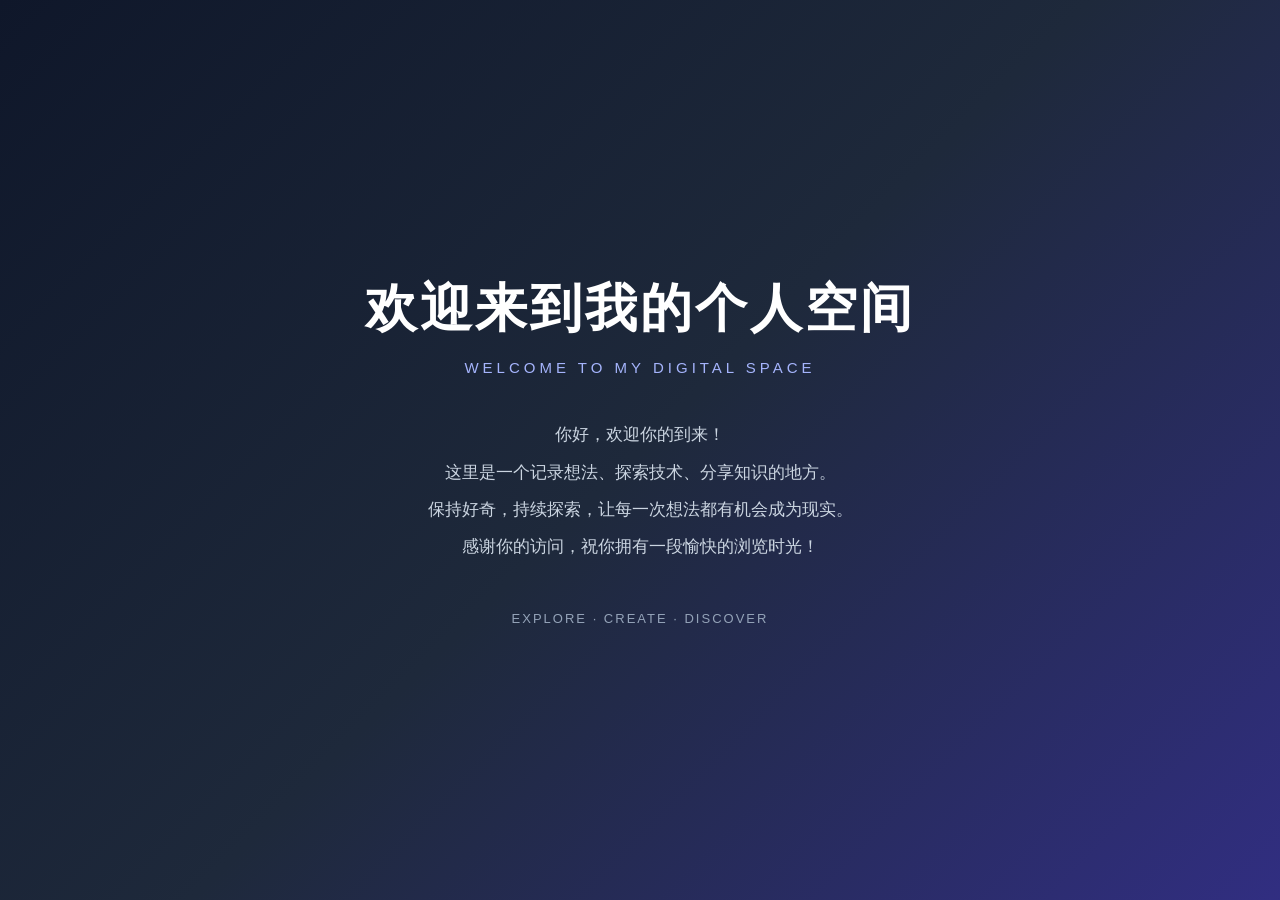
==== index.html @ 927eb46d "Add files via upload" ====
<!DOCTYPE html>
<html lang="zh-CN">
<head>
    <meta charset="UTF-8">
    <meta name="viewport" content="width=device-width, initial-scale=1.0">
    <title>欢迎来到我的个人空间</title>

    <style>
        * {
            margin: 0;
            padding: 0;
            box-sizing: border-box;
        }

        body {
            min-height: 100vh;
            display: flex;
            justify-content: center;
            align-items: center;
            font-family: "Microsoft YaHei", sans-serif;
            color: white;
            background: linear-gradient(
                135deg,
                #0f172a,
                #1e293b,
                #312e81
            );
            text-align: center;
        }

        .welcome {
            max-width: 800px;
            padding: 40px 25px;
            animation: fadeIn 1.5s ease;
        }

        h1 {
            font-size: clamp(32px, 6vw, 52px);
            margin-bottom: 15px;
            letter-spacing: 3px;
        }

        .subtitle {
            font-size: 15px;
            color: #a5b4fc;
            letter-spacing: 4px;
            margin-bottom: 40px;
        }

        .description {
            font-size: 17px;
            line-height: 2.2;
            color: #cbd5e1;
        }

        .footer {
            margin-top: 45px;
            font-size: 13px;
            color: #94a3b8;
            letter-spacing: 2px;
        }

        @keyframes fadeIn {
            from {
                opacity: 0;
                transform: translateY(25px);
            }
            to {
                opacity: 1;
                transform: translateY(0);
            }
        }
    </style>
</head>

<body>
    <div class="welcome">
        <h1>欢迎来到我的个人空间</h1>

        <div class="subtitle">
            WELCOME TO MY DIGITAL SPACE
        </div>

        <div class="description">
            <p>你好，欢迎你的到来！</p>
            <p>这里是一个记录想法、探索技术、分享知识的地方。</p>
            <p>保持好奇，持续探索，让每一次想法都有机会成为现实。</p>
            <p>感谢你的访问，祝你拥有一段愉快的浏览时光！</p>
        </div>

        <div class="footer">
            EXPLORE · CREATE · DISCOVER
        </div>
    </div>
</body>
</html>
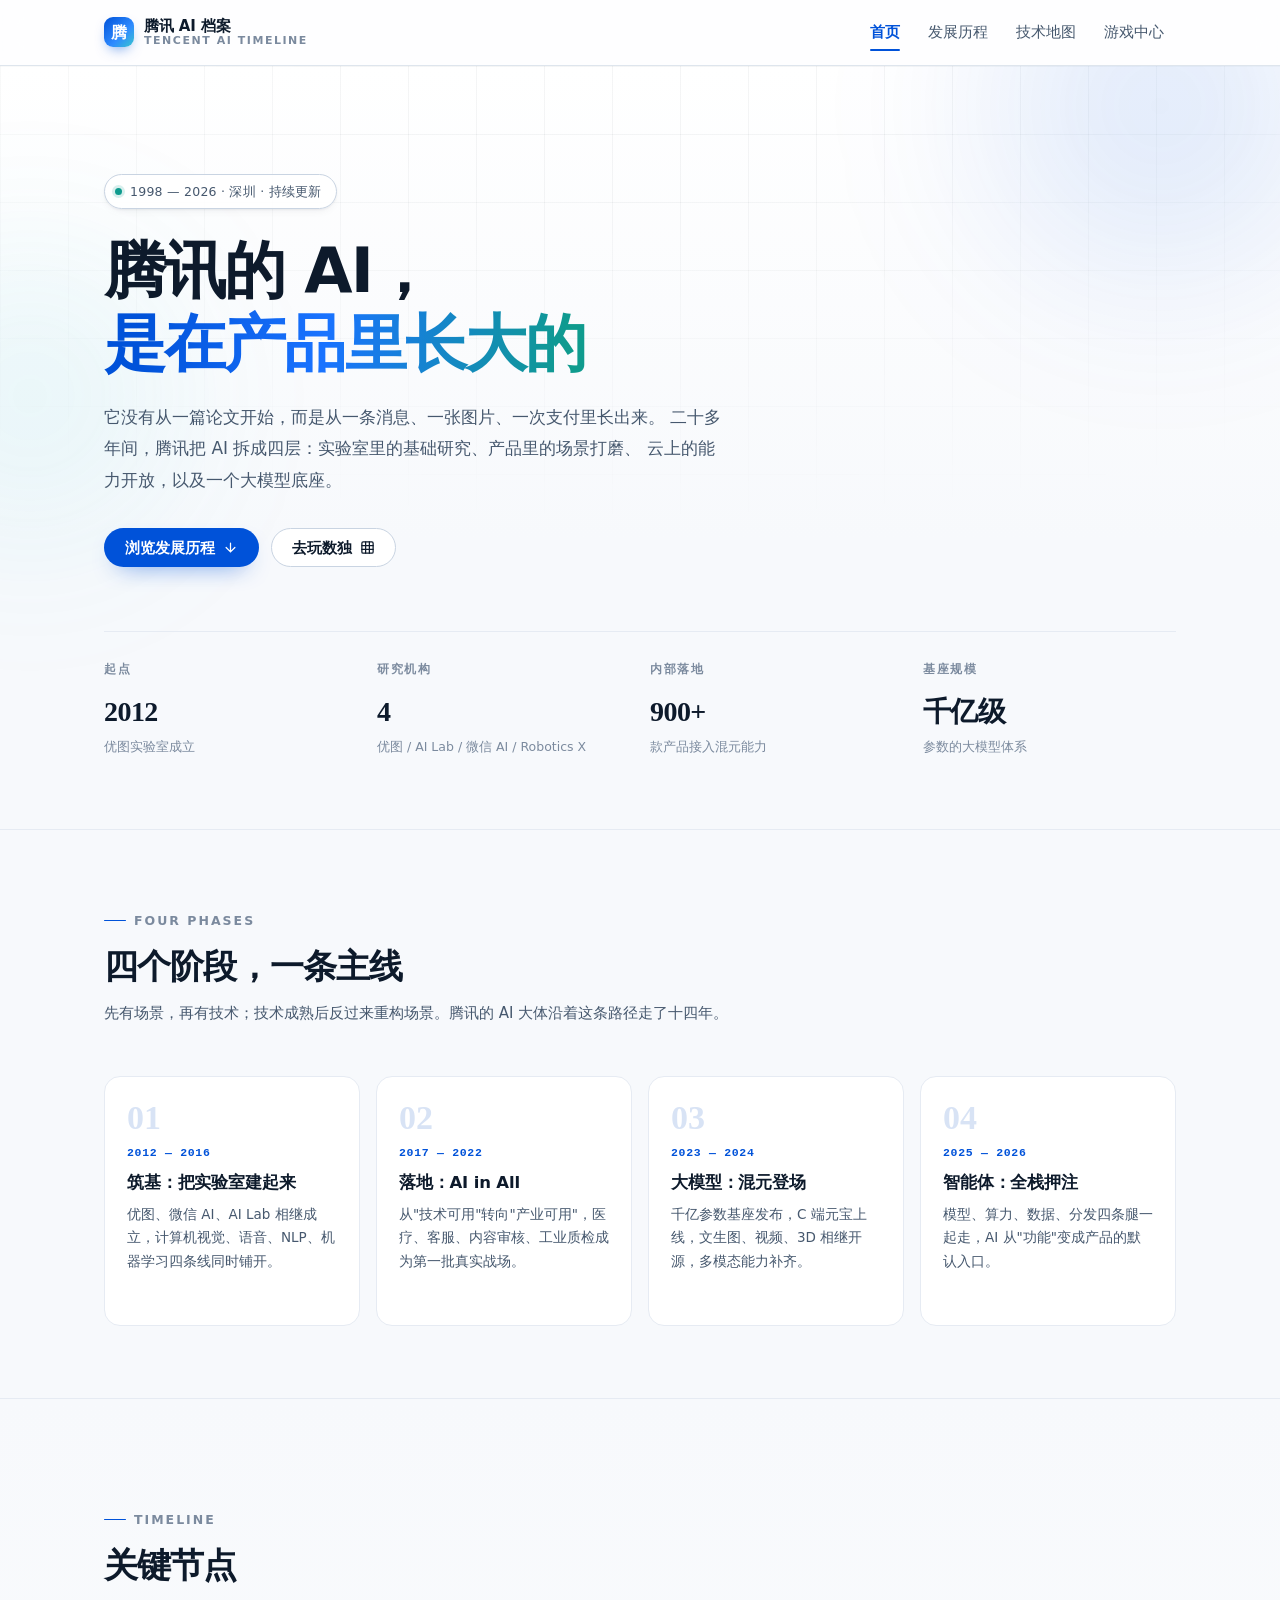
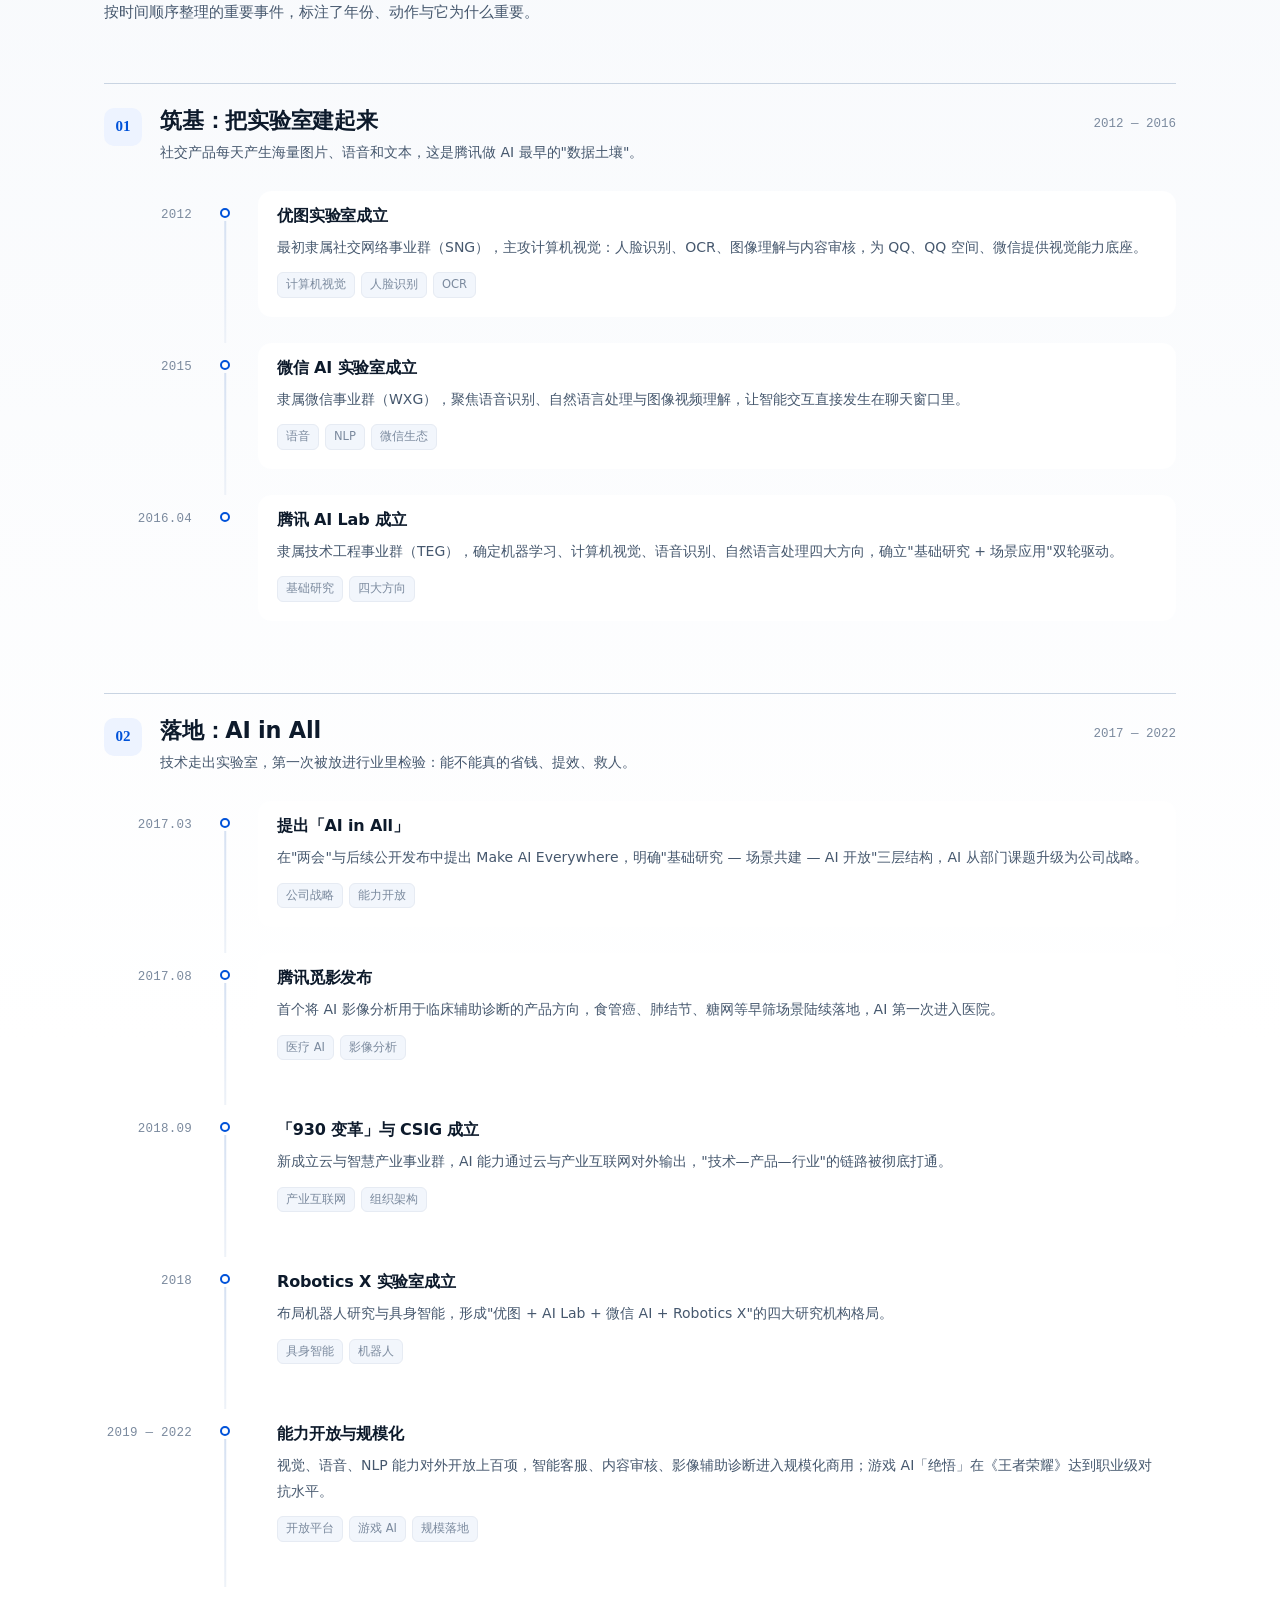
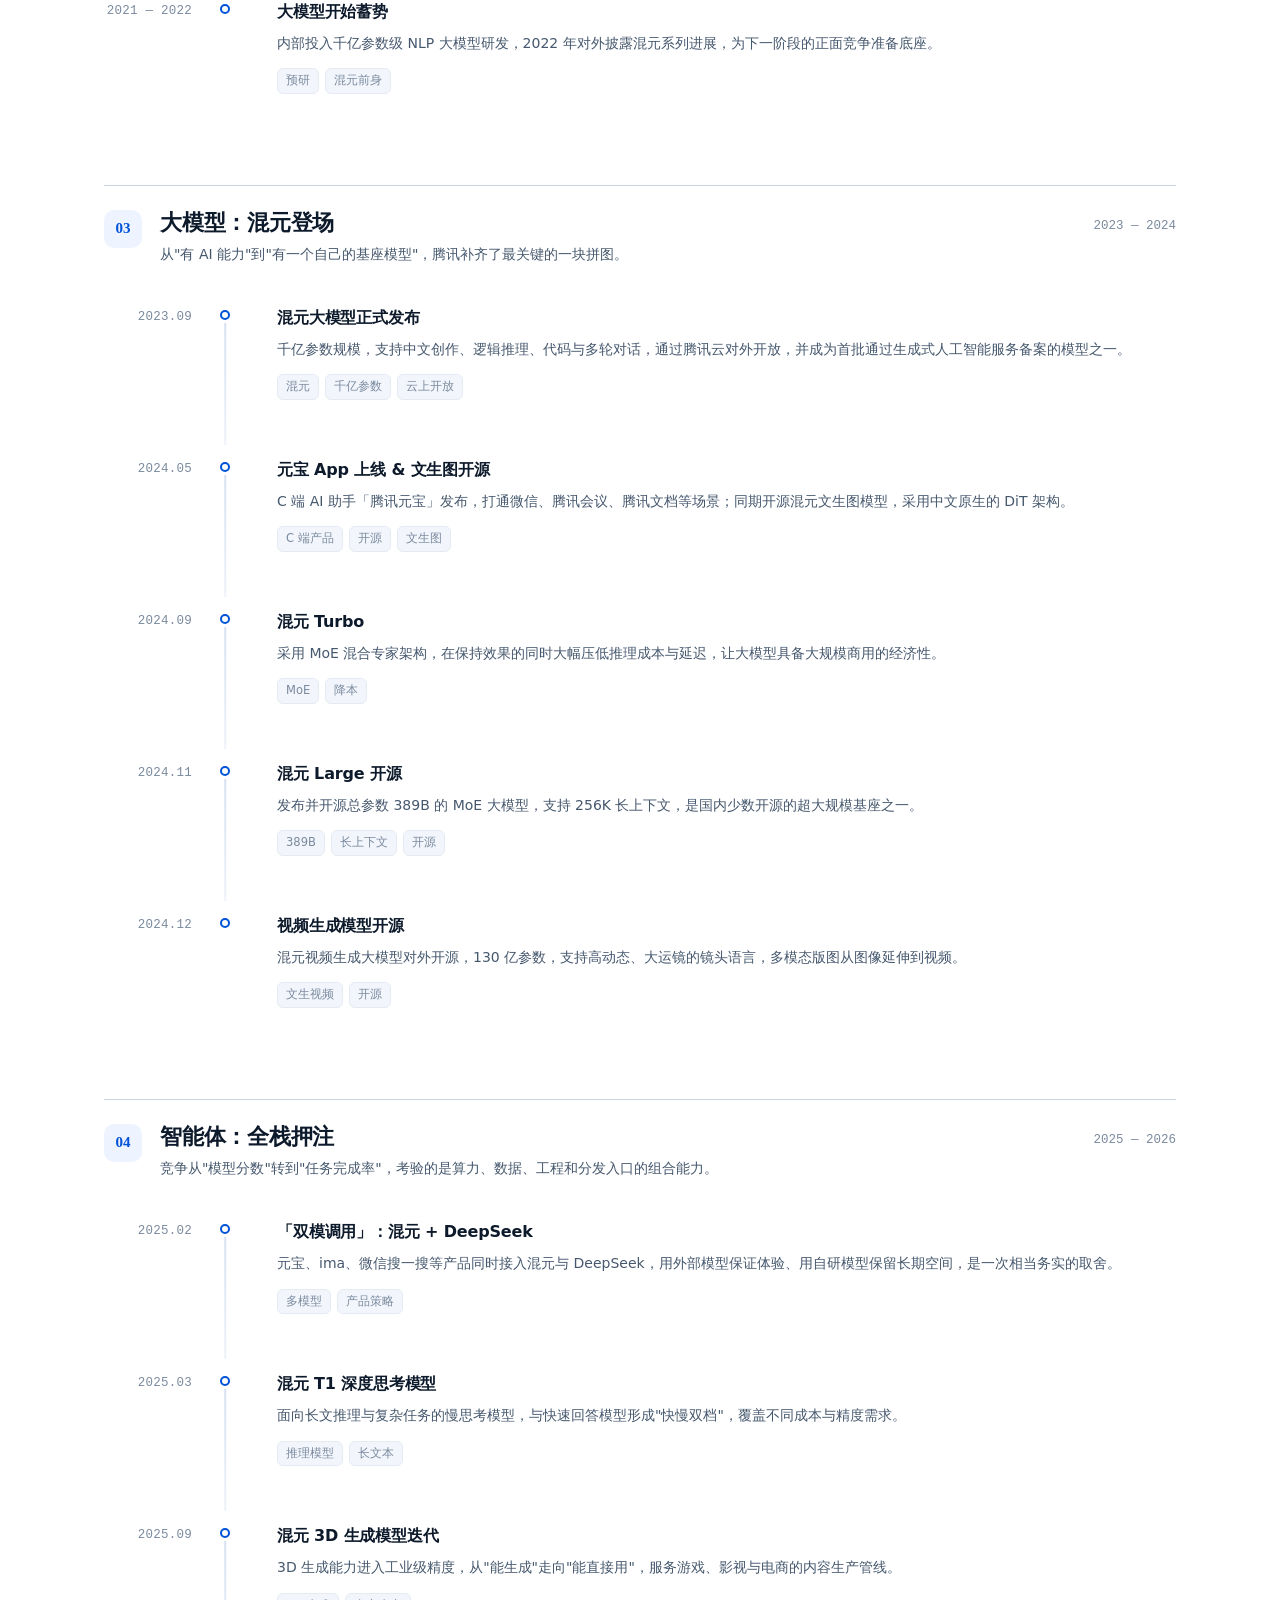
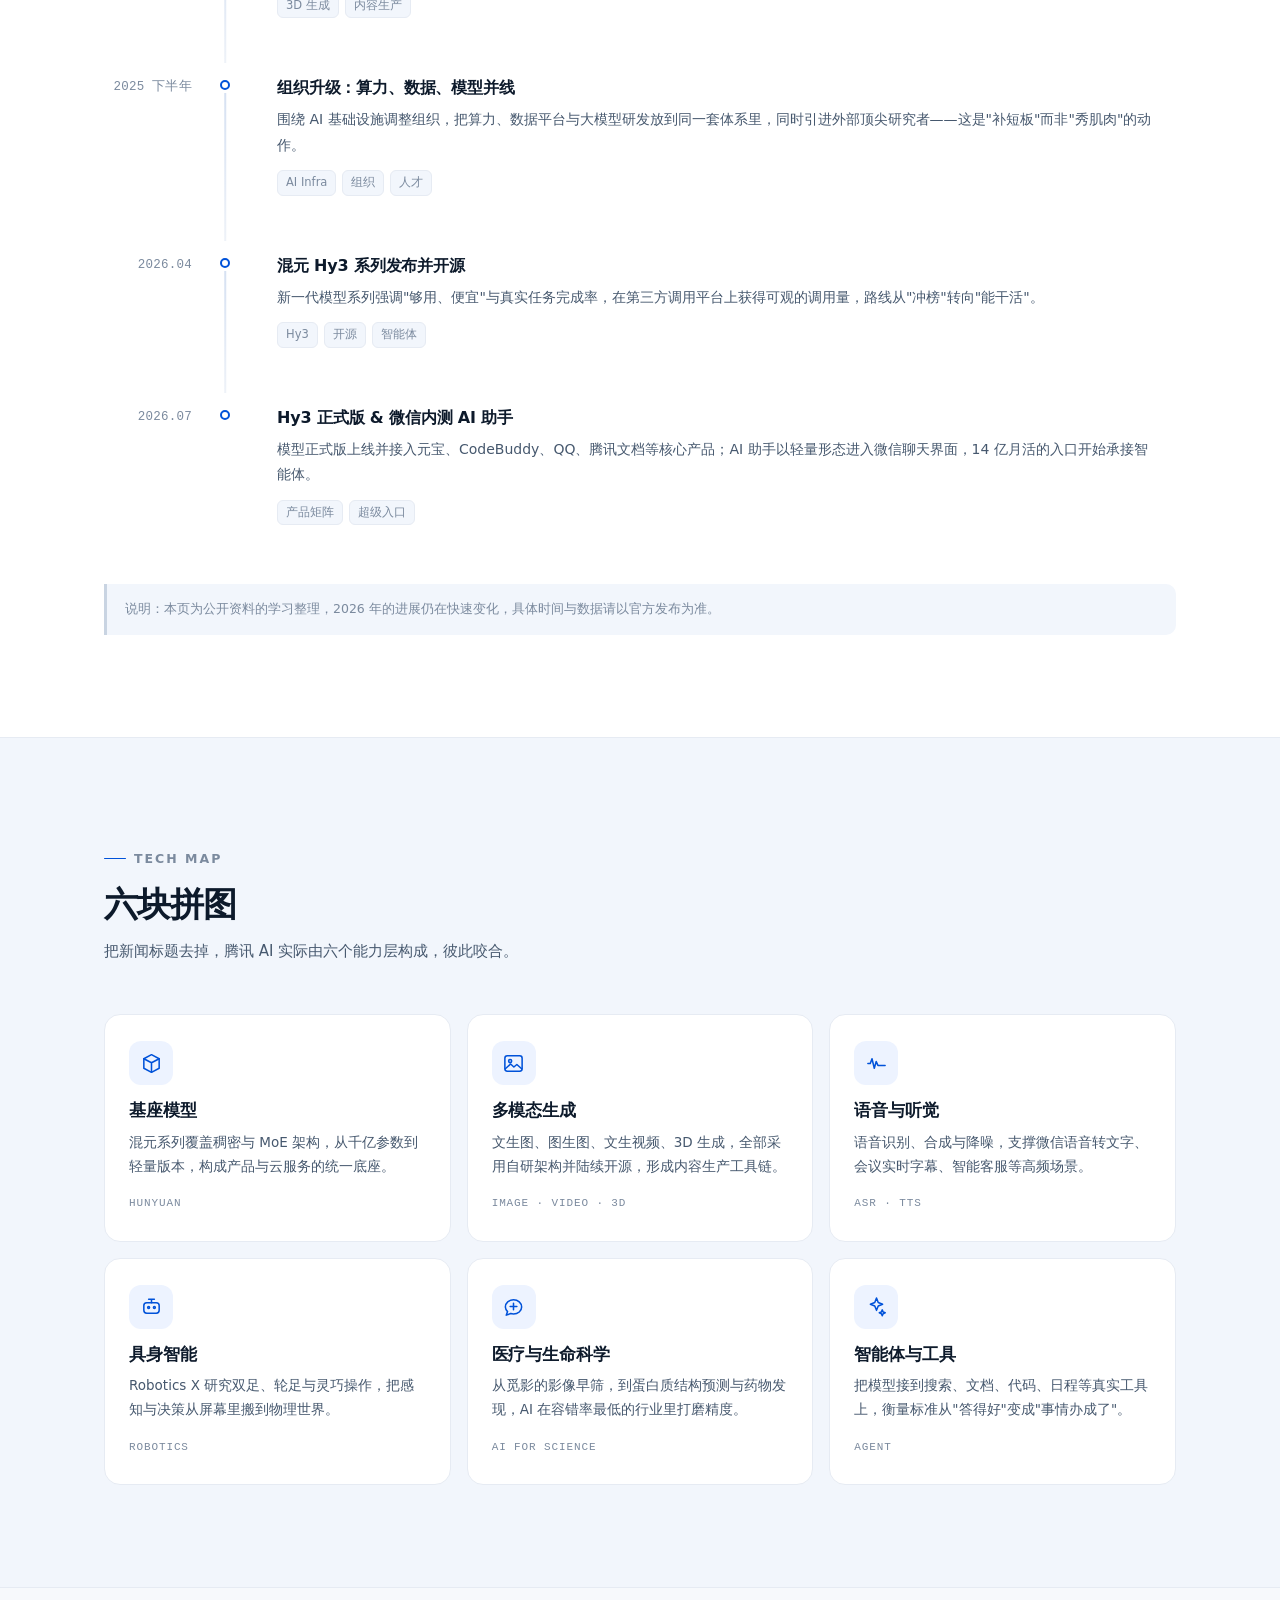
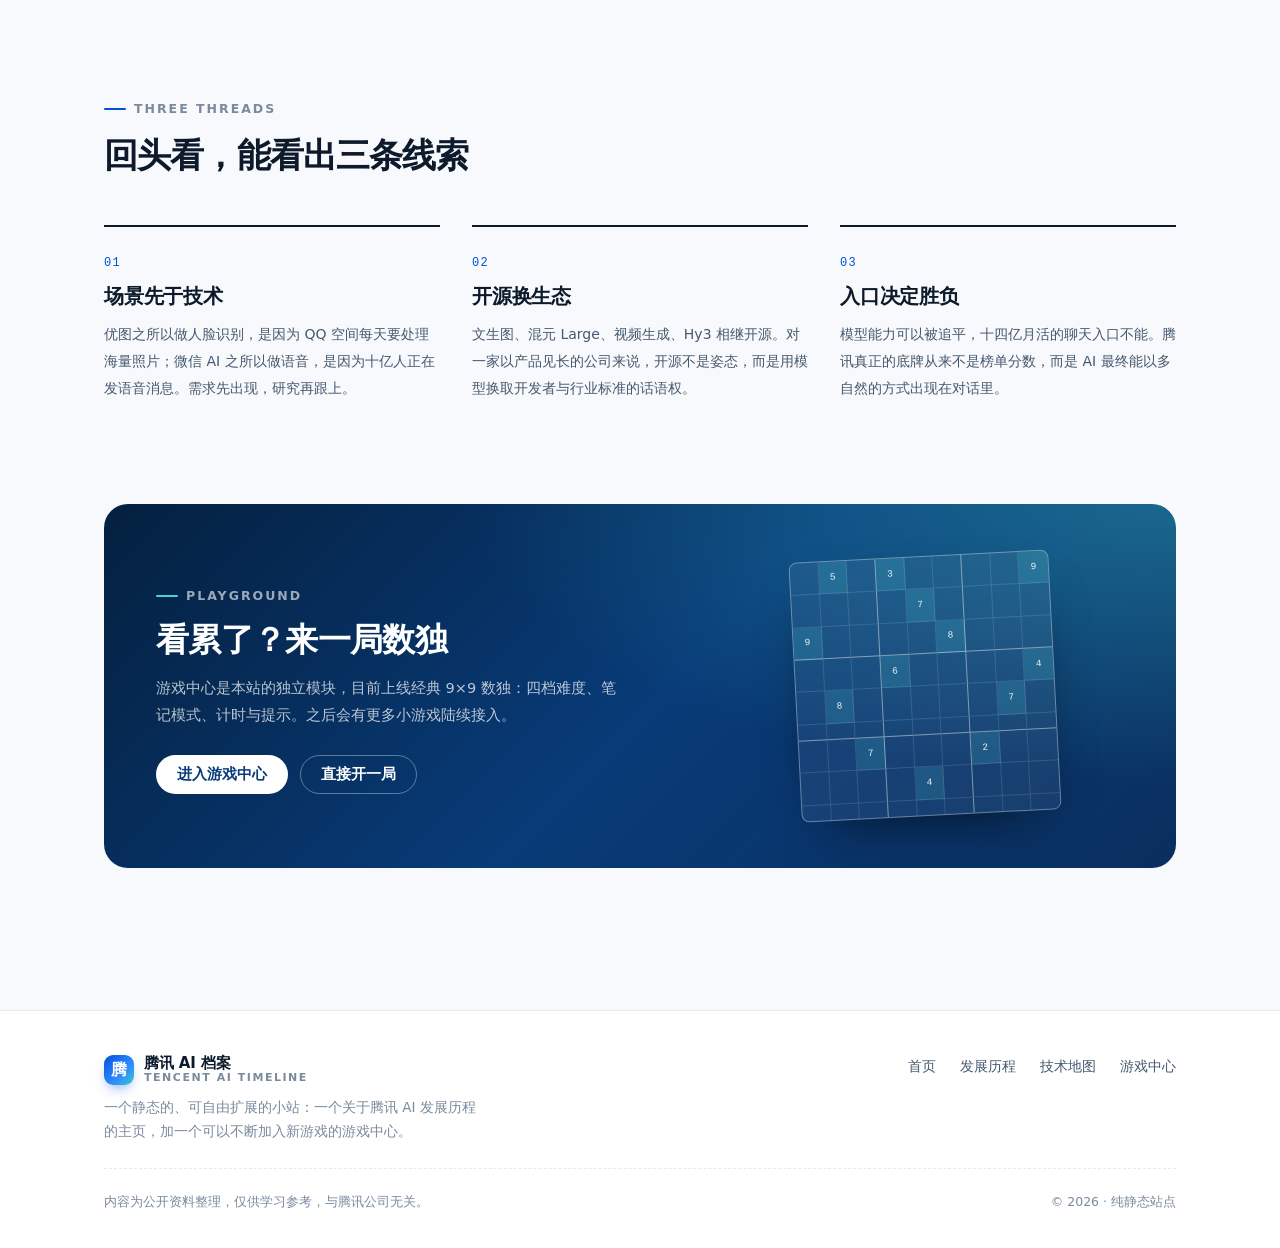
==== commit ee5a66cd: "Add files via upload" ====
--- a/index.html
+++ b/index.html
@@ -1,97 +1,539 @@
-
-<!DOCTYPE html>
-<html lang="zh-CN">
-<head>
-    <meta charset="UTF-8">
-    <meta name="viewport" content="width=device-width, initial-scale=1.0">
-    <title>欢迎来到我的个人空间</title>
-
-    <style>
-        * {
-            margin: 0;
-            padding: 0;
-            box-sizing: border-box;
-        }
-
-        body {
-            min-height: 100vh;
-            display: flex;
-            justify-content: center;
-            align-items: center;
-            font-family: "Microsoft YaHei", sans-serif;
-            color: white;
-            background: linear-gradient(
-                135deg,
-                #0f172a,
-                #1e293b,
-                #312e81
-            );
-            text-align: center;
-        }
-
-        .welcome {
-            max-width: 800px;
-            padding: 40px 25px;
-            animation: fadeIn 1.5s ease;
-        }
-
-        h1 {
-            font-size: clamp(32px, 6vw, 52px);
-            margin-bottom: 15px;
-            letter-spacing: 3px;
-        }
-
-        .subtitle {
-            font-size: 15px;
-            color: #a5b4fc;
-            letter-spacing: 4px;
-            margin-bottom: 40px;
-        }
-
-        .description {
-            font-size: 17px;
-            line-height: 2.2;
-            color: #cbd5e1;
-        }
-
-        .footer {
-            margin-top: 45px;
-            font-size: 13px;
-            color: #94a3b8;
-            letter-spacing: 2px;
-        }
-
-        @keyframes fadeIn {
-            from {
-                opacity: 0;
-                transform: translateY(25px);
-            }
-            to {
-                opacity: 1;
-                transform: translateY(0);
-            }
-        }
-    </style>
-</head>
-
-<body>
-    <div class="welcome">
-        <h1>欢迎来到我的个人空间</h1>
-
-        <div class="subtitle">
-            WELCOME TO MY DIGITAL SPACE
-        </div>
-
-        <div class="description">
-            <p>你好，欢迎你的到来！</p>
-            <p>这里是一个记录想法、探索技术、分享知识的地方。</p>
-            <p>保持好奇，持续探索，让每一次想法都有机会成为现实。</p>
-            <p>感谢你的访问，祝你拥有一段愉快的浏览时光！</p>
-        </div>
-
-        <div class="footer">
-            EXPLORE · CREATE · DISCOVER
-        </div>
-    </div>
-</body>
-</html>
+<!DOCTYPE html>
+<html lang="zh-CN">
+<head>
+<meta charset="UTF-8" />
+<meta name="viewport" content="width=device-width, initial-scale=1" />
+<title>腾讯 AI 发展历程 · 从社交场景到通用智能</title>
+<meta name="description" content="一份关于腾讯人工智能发展历程的梳理：从 2012 年优图实验室，到 AI Lab、AI in All、混元大模型与智能体时代。" />
+<link rel="icon" href="data:image/svg+xml,%3Csvg xmlns='http://www.w3.org/2000/svg' viewBox='0 0 32 32'%3E%3Crect width='32' height='32' rx='9' fill='%230052d9'/%3E%3Ctext x='16' y='22' font-size='16' font-family='serif' fill='white' text-anchor='middle'%3EA%3C/text%3E%3C/svg%3E" />
+<link rel="stylesheet" href="assets/css/base.css" />
+<link rel="stylesheet" href="assets/css/home.css" />
+<script>document.documentElement.classList.add('js');</script>
+</head>
+<body>
+
+<header class="nav">
+  <div class="nav__inner">
+    <a class="brand" href="index.html">
+      <span class="brand__mark">腾</span>
+      <span class="brand__text">
+        <b>腾讯 AI 档案</b>
+        <span>Tencent AI Timeline</span>
+      </span>
+    </a>
+    <button class="nav__toggle" type="button" aria-label="展开菜单" aria-expanded="false" data-nav-toggle>
+      <span></span>
+    </button>
+    <nav class="nav__links" data-nav-links>
+      <a class="nav__link is-active" href="index.html">首页</a>
+      <a class="nav__link" href="#timeline">发展历程</a>
+      <a class="nav__link" href="#map">技术地图</a>
+      <a class="nav__link" href="games.html">游戏中心</a>
+    </nav>
+  </div>
+</header>
+
+<main>
+
+  <!-- ================= HERO ================= -->
+  <section class="hero">
+    <div class="hero__grid" aria-hidden="true"></div>
+    <div class="hero__glow hero__glow--a" aria-hidden="true"></div>
+    <div class="hero__glow hero__glow--b" aria-hidden="true"></div>
+
+    <div class="wrap hero__inner">
+      <span class="hero__badge">
+        <i class="dot"></i> 1998 — 2026 · 深圳 · 持续更新
+      </span>
+
+      <h1 class="hero__title">
+        腾讯的 AI，<br />
+        <span class="hero__title-em">是在产品里长大的</span>
+      </h1>
+
+      <p class="hero__lede">
+        它没有从一篇论文开始，而是从一条消息、一张图片、一次支付里长出来。
+        二十多年间，腾讯把 AI 拆成四层：实验室里的基础研究、产品里的场景打磨、
+        云上的能力开放，以及一个大模型底座。
+      </p>
+
+      <div class="hero__actions">
+        <a class="btn btn--primary" href="#timeline">
+          浏览发展历程
+          <svg width="15" height="15" viewBox="0 0 24 24" fill="none" stroke="currentColor" stroke-width="2" stroke-linecap="round" stroke-linejoin="round" aria-hidden="true"><path d="M12 5v14M5 12l7 7 7-7"/></svg>
+        </a>
+        <a class="btn btn--ghost" href="games.html">
+          去玩数独
+          <svg width="15" height="15" viewBox="0 0 24 24" fill="none" stroke="currentColor" stroke-width="2" stroke-linecap="round" stroke-linejoin="round" aria-hidden="true"><rect x="3" y="3" width="18" height="18" rx="2"/><path d="M9 3v18M15 3v18M3 9h18M3 15h18"/></svg>
+        </a>
+      </div>
+
+      <dl class="hero__stats">
+        <div class="hero__stat">
+          <dt>起点</dt>
+          <dd><b>2012</b><span>优图实验室成立</span></dd>
+        </div>
+        <div class="hero__stat">
+          <dt>研究机构</dt>
+          <dd><b>4</b><span>优图 / AI Lab / 微信 AI / Robotics X</span></dd>
+        </div>
+        <div class="hero__stat">
+          <dt>内部落地</dt>
+          <dd><b>900+</b><span>款产品接入混元能力</span></dd>
+        </div>
+        <div class="hero__stat">
+          <dt>基座规模</dt>
+          <dd><b>千亿级</b><span>参数的大模型体系</span></dd>
+        </div>
+      </dl>
+    </div>
+  </section>
+
+  <!-- ================= 四个阶段概览 ================= -->
+  <section class="section section--tight" id="eras">
+    <div class="wrap">
+      <div class="sec-head">
+        <span class="eyebrow">Four Phases</span>
+        <h2>四个阶段，一条主线</h2>
+        <p>先有场景，再有技术；技术成熟后反过来重构场景。腾讯的 AI 大体沿着这条路径走了十四年。</p>
+      </div>
+
+      <div class="era-cards">
+        <a class="era-card reveal" href="#era-1">
+          <span class="era-card__no">01</span>
+          <span class="era-card__years">2012 — 2016</span>
+          <h3>筑基：把实验室建起来</h3>
+          <p>优图、微信 AI、AI Lab 相继成立，计算机视觉、语音、NLP、机器学习四条线同时铺开。</p>
+          <span class="era-card__link">查看阶段 →</span>
+        </a>
+        <a class="era-card reveal" href="#era-2">
+          <span class="era-card__no">02</span>
+          <span class="era-card__years">2017 — 2022</span>
+          <h3>落地：AI in All</h3>
+          <p>从"技术可用"转向"产业可用"，医疗、客服、内容审核、工业质检成为第一批真实战场。</p>
+          <span class="era-card__link">查看阶段 →</span>
+        </a>
+        <a class="era-card reveal" href="#era-3">
+          <span class="era-card__no">03</span>
+          <span class="era-card__years">2023 — 2024</span>
+          <h3>大模型：混元登场</h3>
+          <p>千亿参数基座发布，C 端元宝上线，文生图、视频、3D 相继开源，多模态能力补齐。</p>
+          <span class="era-card__link">查看阶段 →</span>
+        </a>
+        <a class="era-card reveal" href="#era-4">
+          <span class="era-card__no">04</span>
+          <span class="era-card__years">2025 — 2026</span>
+          <h3>智能体：全栈押注</h3>
+          <p>模型、算力、数据、分发四条腿一起走，AI 从"功能"变成产品的默认入口。</p>
+          <span class="era-card__link">查看阶段 →</span>
+        </a>
+      </div>
+    </div>
+  </section>
+
+  <!-- ================= 时间轴 ================= -->
+  <section class="section timeline-section" id="timeline">
+    <div class="wrap">
+      <div class="sec-head">
+        <span class="eyebrow">Timeline</span>
+        <h2>关键节点</h2>
+        <p>按时间顺序整理的重要事件，标注了年份、动作与它为什么重要。</p>
+      </div>
+
+      <!-- 阶段 1 -->
+      <article class="era" id="era-1">
+        <header class="era__head reveal">
+          <span class="era__no">01</span>
+          <div>
+            <h3>筑基：把实验室建起来</h3>
+            <p>社交产品每天产生海量图片、语音和文本，这是腾讯做 AI 最早的"数据土壤"。</p>
+          </div>
+          <span class="era__years">2012 — 2016</span>
+        </header>
+
+        <ol class="tl">
+          <li class="tl__item reveal">
+            <div class="tl__year">2012</div>
+            <div class="tl__dot" aria-hidden="true"></div>
+            <div class="tl__body">
+              <h4>优图实验室成立</h4>
+              <p>最初隶属社交网络事业群（SNG），主攻计算机视觉：人脸识别、OCR、图像理解与内容审核，为 QQ、QQ 空间、微信提供视觉能力底座。</p>
+              <div class="tl__tags"><span>计算机视觉</span><span>人脸识别</span><span>OCR</span></div>
+            </div>
+          </li>
+          <li class="tl__item reveal">
+            <div class="tl__year">2015</div>
+            <div class="tl__dot" aria-hidden="true"></div>
+            <div class="tl__body">
+              <h4>微信 AI 实验室成立</h4>
+              <p>隶属微信事业群（WXG），聚焦语音识别、自然语言处理与图像视频理解，让智能交互直接发生在聊天窗口里。</p>
+              <div class="tl__tags"><span>语音</span><span>NLP</span><span>微信生态</span></div>
+            </div>
+          </li>
+          <li class="tl__item reveal">
+            <div class="tl__year">2016.04</div>
+            <div class="tl__dot" aria-hidden="true"></div>
+            <div class="tl__body">
+              <h4>腾讯 AI Lab 成立</h4>
+              <p>隶属技术工程事业群（TEG），确定机器学习、计算机视觉、语音识别、自然语言处理四大方向，确立"基础研究 + 场景应用"双轮驱动。</p>
+              <div class="tl__tags"><span>基础研究</span><span>四大方向</span></div>
+            </div>
+          </li>
+        </ol>
+      </article>
+
+      <!-- 阶段 2 -->
+      <article class="era" id="era-2">
+        <header class="era__head reveal">
+          <span class="era__no">02</span>
+          <div>
+            <h3>落地：AI in All</h3>
+            <p>技术走出实验室，第一次被放进行业里检验：能不能真的省钱、提效、救人。</p>
+          </div>
+          <span class="era__years">2017 — 2022</span>
+        </header>
+
+        <ol class="tl">
+          <li class="tl__item reveal">
+            <div class="tl__year">2017.03</div>
+            <div class="tl__dot" aria-hidden="true"></div>
+            <div class="tl__body">
+              <h4>提出「AI in All」</h4>
+              <p>在"两会"与后续公开发布中提出 Make AI Everywhere，明确"基础研究 — 场景共建 — AI 开放"三层结构，AI 从部门课题升级为公司战略。</p>
+              <div class="tl__tags"><span>公司战略</span><span>能力开放</span></div>
+            </div>
+          </li>
+          <li class="tl__item reveal">
+            <div class="tl__year">2017.08</div>
+            <div class="tl__dot" aria-hidden="true"></div>
+            <div class="tl__body">
+              <h4>腾讯觅影发布</h4>
+              <p>首个将 AI 影像分析用于临床辅助诊断的产品方向，食管癌、肺结节、糖网等早筛场景陆续落地，AI 第一次进入医院。</p>
+              <div class="tl__tags"><span>医疗 AI</span><span>影像分析</span></div>
+            </div>
+          </li>
+          <li class="tl__item reveal">
+            <div class="tl__year">2018.09</div>
+            <div class="tl__dot" aria-hidden="true"></div>
+            <div class="tl__body">
+              <h4>「930 变革」与 CSIG 成立</h4>
+              <p>新成立云与智慧产业事业群，AI 能力通过云与产业互联网对外输出，"技术—产品—行业"的链路被彻底打通。</p>
+              <div class="tl__tags"><span>产业互联网</span><span>组织架构</span></div>
+            </div>
+          </li>
+          <li class="tl__item reveal">
+            <div class="tl__year">2018</div>
+            <div class="tl__dot" aria-hidden="true"></div>
+            <div class="tl__body">
+              <h4>Robotics X 实验室成立</h4>
+              <p>布局机器人研究与具身智能，形成"优图 + AI Lab + 微信 AI + Robotics X"的四大研究机构格局。</p>
+              <div class="tl__tags"><span>具身智能</span><span>机器人</span></div>
+            </div>
+          </li>
+          <li class="tl__item reveal">
+            <div class="tl__year">2019 — 2022</div>
+            <div class="tl__dot" aria-hidden="true"></div>
+            <div class="tl__body">
+              <h4>能力开放与规模化</h4>
+              <p>视觉、语音、NLP 能力对外开放上百项，智能客服、内容审核、影像辅助诊断进入规模化商用；游戏 AI「绝悟」在《王者荣耀》达到职业级对抗水平。</p>
+              <div class="tl__tags"><span>开放平台</span><span>游戏 AI</span><span>规模落地</span></div>
+            </div>
+          </li>
+          <li class="tl__item reveal">
+            <div class="tl__year">2021 — 2022</div>
+            <div class="tl__dot" aria-hidden="true"></div>
+            <div class="tl__body">
+              <h4>大模型开始蓄势</h4>
+              <p>内部投入千亿参数级 NLP 大模型研发，2022 年对外披露混元系列进展，为下一阶段的正面竞争准备底座。</p>
+              <div class="tl__tags"><span>预研</span><span>混元前身</span></div>
+            </div>
+          </li>
+        </ol>
+      </article>
+
+      <!-- 阶段 3 -->
+      <article class="era" id="era-3">
+        <header class="era__head reveal">
+          <span class="era__no">03</span>
+          <div>
+            <h3>大模型：混元登场</h3>
+            <p>从"有 AI 能力"到"有一个自己的基座模型"，腾讯补齐了最关键的一块拼图。</p>
+          </div>
+          <span class="era__years">2023 — 2024</span>
+        </header>
+
+        <ol class="tl">
+          <li class="tl__item reveal">
+            <div class="tl__year">2023.09</div>
+            <div class="tl__dot" aria-hidden="true"></div>
+            <div class="tl__body">
+              <h4>混元大模型正式发布</h4>
+              <p>千亿参数规模，支持中文创作、逻辑推理、代码与多轮对话，通过腾讯云对外开放，并成为首批通过生成式人工智能服务备案的模型之一。</p>
+              <div class="tl__tags"><span>混元</span><span>千亿参数</span><span>云上开放</span></div>
+            </div>
+          </li>
+          <li class="tl__item reveal">
+            <div class="tl__year">2024.05</div>
+            <div class="tl__dot" aria-hidden="true"></div>
+            <div class="tl__body">
+              <h4>元宝 App 上线 &amp; 文生图开源</h4>
+              <p>C 端 AI 助手「腾讯元宝」发布，打通微信、腾讯会议、腾讯文档等场景；同期开源混元文生图模型，采用中文原生的 DiT 架构。</p>
+              <div class="tl__tags"><span>C 端产品</span><span>开源</span><span>文生图</span></div>
+            </div>
+          </li>
+          <li class="tl__item reveal">
+            <div class="tl__year">2024.09</div>
+            <div class="tl__dot" aria-hidden="true"></div>
+            <div class="tl__body">
+              <h4>混元 Turbo</h4>
+              <p>采用 MoE 混合专家架构，在保持效果的同时大幅压低推理成本与延迟，让大模型具备大规模商用的经济性。</p>
+              <div class="tl__tags"><span>MoE</span><span>降本</span></div>
+            </div>
+          </li>
+          <li class="tl__item reveal">
+            <div class="tl__year">2024.11</div>
+            <div class="tl__dot" aria-hidden="true"></div>
+            <div class="tl__body">
+              <h4>混元 Large 开源</h4>
+              <p>发布并开源总参数 389B 的 MoE 大模型，支持 256K 长上下文，是国内少数开源的超大规模基座之一。</p>
+              <div class="tl__tags"><span>389B</span><span>长上下文</span><span>开源</span></div>
+            </div>
+          </li>
+          <li class="tl__item reveal">
+            <div class="tl__year">2024.12</div>
+            <div class="tl__dot" aria-hidden="true"></div>
+            <div class="tl__body">
+              <h4>视频生成模型开源</h4>
+              <p>混元视频生成大模型对外开源，130 亿参数，支持高动态、大运镜的镜头语言，多模态版图从图像延伸到视频。</p>
+              <div class="tl__tags"><span>文生视频</span><span>开源</span></div>
+            </div>
+          </li>
+        </ol>
+      </article>
+
+      <!-- 阶段 4 -->
+      <article class="era" id="era-4">
+        <header class="era__head reveal">
+          <span class="era__no">04</span>
+          <div>
+            <h3>智能体：全栈押注</h3>
+            <p>竞争从"模型分数"转到"任务完成率"，考验的是算力、数据、工程和分发入口的组合能力。</p>
+          </div>
+          <span class="era__years">2025 — 2026</span>
+        </header>
+
+        <ol class="tl">
+          <li class="tl__item reveal">
+            <div class="tl__year">2025.02</div>
+            <div class="tl__dot" aria-hidden="true"></div>
+            <div class="tl__body">
+              <h4>「双模调用」：混元 + DeepSeek</h4>
+              <p>元宝、ima、微信搜一搜等产品同时接入混元与 DeepSeek，用外部模型保证体验、用自研模型保留长期空间，是一次相当务实的取舍。</p>
+              <div class="tl__tags"><span>多模型</span><span>产品策略</span></div>
+            </div>
+          </li>
+          <li class="tl__item reveal">
+            <div class="tl__year">2025.03</div>
+            <div class="tl__dot" aria-hidden="true"></div>
+            <div class="tl__body">
+              <h4>混元 T1 深度思考模型</h4>
+              <p>面向长文推理与复杂任务的慢思考模型，与快速回答模型形成"快慢双档"，覆盖不同成本与精度需求。</p>
+              <div class="tl__tags"><span>推理模型</span><span>长文本</span></div>
+            </div>
+          </li>
+          <li class="tl__item reveal">
+            <div class="tl__year">2025.09</div>
+            <div class="tl__dot" aria-hidden="true"></div>
+            <div class="tl__body">
+              <h4>混元 3D 生成模型迭代</h4>
+              <p>3D 生成能力进入工业级精度，从"能生成"走向"能直接用"，服务游戏、影视与电商的内容生产管线。</p>
+              <div class="tl__tags"><span>3D 生成</span><span>内容生产</span></div>
+            </div>
+          </li>
+          <li class="tl__item reveal">
+            <div class="tl__year">2025 下半年</div>
+            <div class="tl__dot" aria-hidden="true"></div>
+            <div class="tl__body">
+              <h4>组织升级：算力、数据、模型并线</h4>
+              <p>围绕 AI 基础设施调整组织，把算力、数据平台与大模型研发放到同一套体系里，同时引进外部顶尖研究者——这是"补短板"而非"秀肌肉"的动作。</p>
+              <div class="tl__tags"><span>AI Infra</span><span>组织</span><span>人才</span></div>
+            </div>
+          </li>
+          <li class="tl__item reveal">
+            <div class="tl__year">2026.04</div>
+            <div class="tl__dot" aria-hidden="true"></div>
+            <div class="tl__body">
+              <h4>混元 Hy3 系列发布并开源</h4>
+              <p>新一代模型系列强调"够用、便宜"与真实任务完成率，在第三方调用平台上获得可观的调用量，路线从"冲榜"转向"能干活"。</p>
+              <div class="tl__tags"><span>Hy3</span><span>开源</span><span>智能体</span></div>
+            </div>
+          </li>
+          <li class="tl__item reveal">
+            <div class="tl__year">2026.07</div>
+            <div class="tl__dot" aria-hidden="true"></div>
+            <div class="tl__body">
+              <h4>Hy3 正式版 &amp; 微信内测 AI 助手</h4>
+              <p>模型正式版上线并接入元宝、CodeBuddy、QQ、腾讯文档等核心产品；AI 助手以轻量形态进入微信聊天界面，14 亿月活的入口开始承接智能体。</p>
+              <div class="tl__tags"><span>产品矩阵</span><span>超级入口</span></div>
+            </div>
+          </li>
+        </ol>
+      </article>
+
+      <p class="timeline-note reveal">
+        说明：本页为公开资料的学习整理，2026 年的进展仍在快速变化，具体时间与数据请以官方发布为准。
+      </p>
+    </div>
+  </section>
+
+  <!-- ================= 技术地图 ================= -->
+  <section class="section map-section" id="map">
+    <div class="wrap">
+      <div class="sec-head">
+        <span class="eyebrow">Tech Map</span>
+        <h2>六块拼图</h2>
+        <p>把新闻标题去掉，腾讯 AI 实际由六个能力层构成，彼此咬合。</p>
+      </div>
+
+      <div class="map-grid">
+        <article class="map-card reveal">
+          <div class="map-card__icon">
+            <svg viewBox="0 0 24 24" fill="none" stroke="currentColor" stroke-width="1.6" stroke-linecap="round" stroke-linejoin="round" aria-hidden="true"><path d="M12 2.8 20 7v10l-8 4.2L4 17V7z"/><path d="M4 7l8 4.2L20 7M12 11.2V21"/></svg>
+          </div>
+          <h3>基座模型</h3>
+          <p>混元系列覆盖稠密与 MoE 架构，从千亿参数到轻量版本，构成产品与云服务的统一底座。</p>
+          <span class="map-card__tag">Hunyuan</span>
+        </article>
+
+        <article class="map-card reveal">
+          <div class="map-card__icon">
+            <svg viewBox="0 0 24 24" fill="none" stroke="currentColor" stroke-width="1.6" stroke-linecap="round" stroke-linejoin="round" aria-hidden="true"><rect x="3" y="4" width="18" height="16" rx="2.5"/><circle cx="8.5" cy="9.5" r="1.6"/><path d="M3.5 17.5 9 12.5l3.4 3.2L15.5 13l5 4.5"/></svg>
+          </div>
+          <h3>多模态生成</h3>
+          <p>文生图、图生图、文生视频、3D 生成，全部采用自研架构并陆续开源，形成内容生产工具链。</p>
+          <span class="map-card__tag">Image · Video · 3D</span>
+        </article>
+
+        <article class="map-card reveal">
+          <div class="map-card__icon">
+            <svg viewBox="0 0 24 24" fill="none" stroke="currentColor" stroke-width="1.6" stroke-linecap="round" stroke-linejoin="round" aria-hidden="true"><path d="M3 12h2.5l1.8-5 2.4 10 2-7 1.8 4H21"/></svg>
+          </div>
+          <h3>语音与听觉</h3>
+          <p>语音识别、合成与降噪，支撑微信语音转文字、会议实时字幕、智能客服等高频场景。</p>
+          <span class="map-card__tag">ASR · TTS</span>
+        </article>
+
+        <article class="map-card reveal">
+          <div class="map-card__icon">
+            <svg viewBox="0 0 24 24" fill="none" stroke="currentColor" stroke-width="1.6" stroke-linecap="round" stroke-linejoin="round" aria-hidden="true"><rect x="4" y="8" width="16" height="11" rx="3"/><path d="M12 8V4.5M9 4.5h6"/><circle cx="9" cy="13" r="1"/><circle cx="15" cy="13" r="1"/></svg>
+          </div>
+          <h3>具身智能</h3>
+          <p>Robotics X 研究双足、轮足与灵巧操作，把感知与决策从屏幕里搬到物理世界。</p>
+          <span class="map-card__tag">Robotics</span>
+        </article>
+
+        <article class="map-card reveal">
+          <div class="map-card__icon">
+            <svg viewBox="0 0 24 24" fill="none" stroke="currentColor" stroke-width="1.6" stroke-linecap="round" stroke-linejoin="round" aria-hidden="true"><path d="M20.5 12.5c0 4.2-3.8 7.3-8.5 7.3-1 0-2-.15-2.9-.42L4.5 21l1.3-3.7A7 7 0 0 1 3.5 12.5C3.5 8.3 7.3 5 12 5s8.5 3.3 8.5 7.5Z"/><path d="M8.5 12h7M12 8.5v7"/></svg>
+          </div>
+          <h3>医疗与生命科学</h3>
+          <p>从觅影的影像早筛，到蛋白质结构预测与药物发现，AI 在容错率最低的行业里打磨精度。</p>
+          <span class="map-card__tag">AI for Science</span>
+        </article>
+
+        <article class="map-card reveal">
+          <div class="map-card__icon">
+            <svg viewBox="0 0 24 24" fill="none" stroke="currentColor" stroke-width="1.6" stroke-linecap="round" stroke-linejoin="round" aria-hidden="true"><path d="M12 3.2l1.8 4.6 4.6 1.8-4.6 1.8L12 16l-1.8-4.6L5.6 9.6l4.6-1.8z"/><path d="M18 15.5l.9 2.2 2.2.9-2.2.9-.9 2.2-.9-2.2-2.2-.9 2.2-.9z"/></svg>
+          </div>
+          <h3>智能体与工具</h3>
+          <p>把模型接到搜索、文档、代码、日程等真实工具上，衡量标准从"答得好"变成"事情办成了"。</p>
+          <span class="map-card__tag">Agent</span>
+        </article>
+      </div>
+    </div>
+  </section>
+
+  <!-- ================= 三条主线 ================= -->
+  <section class="section lines-section">
+    <div class="wrap">
+      <div class="sec-head">
+        <span class="eyebrow">Three Threads</span>
+        <h2>回头看，能看出三条线索</h2>
+      </div>
+      <div class="lines">
+        <div class="line-item reveal">
+          <span class="line-item__no">01</span>
+          <h3>场景先于技术</h3>
+          <p>优图之所以做人脸识别，是因为 QQ 空间每天要处理海量照片；微信 AI 之所以做语音，是因为十亿人正在发语音消息。需求先出现，研究再跟上。</p>
+        </div>
+        <div class="line-item reveal">
+          <span class="line-item__no">02</span>
+          <h3>开源换生态</h3>
+          <p>文生图、混元 Large、视频生成、Hy3 相继开源。对一家以产品见长的公司来说，开源不是姿态，而是用模型换取开发者与行业标准的话语权。</p>
+        </div>
+        <div class="line-item reveal">
+          <span class="line-item__no">03</span>
+          <h3>入口决定胜负</h3>
+          <p>模型能力可以被追平，十四亿月活的聊天入口不能。腾讯真正的底牌从来不是榜单分数，而是 AI 最终能以多自然的方式出现在对话里。</p>
+        </div>
+      </div>
+    </div>
+  </section>
+
+  <!-- ================= 游戏 CTA ================= -->
+  <section class="section cta-section">
+    <div class="wrap">
+      <div class="cta reveal">
+        <div class="cta__text">
+          <span class="eyebrow">Playground</span>
+          <h2>看累了？来一局数独</h2>
+          <p>游戏中心是本站的独立模块，目前上线经典 9×9 数独：四档难度、笔记模式、计时与提示。之后会有更多小游戏陆续接入。</p>
+          <div class="cta__actions">
+            <a class="btn btn--primary" href="games.html">进入游戏中心</a>
+            <a class="btn btn--ghost" href="games/sudoku/index.html">直接开一局</a>
+          </div>
+        </div>
+        <div class="cta__art" aria-hidden="true">
+          <div class="mini-grid">
+            <span></span><span>5</span><span></span><span>3</span><span></span><span></span><span></span><span></span><span>9</span>
+            <span></span><span></span><span></span><span></span><span>7</span><span></span><span></span><span></span><span></span>
+            <span>9</span><span></span><span></span><span></span><span></span><span>8</span><span></span><span></span><span></span>
+            <span></span><span></span><span></span><span>6</span><span></span><span></span><span></span><span></span><span>4</span>
+            <span></span><span>8</span><span></span><span></span><span></span><span></span><span></span><span>7</span><span></span>
+            <span></span><span></span><span></span><span></span><span></span><span></span><span></span><span></span><span></span>
+            <span></span><span></span><span>7</span><span></span><span></span><span></span><span>2</span><span></span><span></span>
+            <span></span><span></span><span></span><span></span><span>4</span><span></span><span></span><span></span><span></span>
+            <span></span><span></span><span></span><span></span><span></span><span></span><span></span><span></span><span></span>
+          </div>
+        </div>
+      </div>
+    </div>
+  </section>
+
+</main>
+
+<footer class="footer">
+  <div class="footer__inner">
+    <div class="footer__brand">
+      <a class="brand" href="index.html" style="margin-bottom:10px">
+        <span class="brand__mark">腾</span>
+        <span class="brand__text"><b>腾讯 AI 档案</b><span>Tencent AI Timeline</span></span>
+      </a>
+      <p>一个静态的、可自由扩展的小站：一个关于腾讯 AI 发展历程的主页，加一个可以不断加入新游戏的游戏中心。</p>
+    </div>
+    <div class="footer__links">
+      <a href="index.html">首页</a>
+      <a href="#timeline">发展历程</a>
+      <a href="#map">技术地图</a>
+      <a href="games.html">游戏中心</a>
+    </div>
+    <div class="footer__meta">
+      <span>内容为公开资料整理，仅供学习参考，与腾讯公司无关。</span>
+      <span>© <span data-year>2026</span> · 纯静态站点</span>
+    </div>
+  </div>
+</footer>
+
+<script src="assets/js/site.js"></script>
+</body>
+</html>
--- a/assets/css/base.css
+++ b/assets/css/base.css
@@ -0,0 +1,476 @@
+/* =========================================================
+   base.css — 设计变量 / 基础排版 / 导航 / 页脚 / 通用组件
+   所有页面共享
+   ========================================================= */
+
+:root {
+  /* 色彩 */
+  --ink: #0d1a2b;
+  --ink-2: #46586e;
+  --ink-3: #7b8a9e;
+  --line: #e6ebf3;
+  --line-strong: #c9d4e2;
+  --bg: #f7f9fc;
+  --surface: #ffffff;
+  --surface-2: #f2f6fc;
+  --brand: #0052d9;
+  --brand-2: #1a73ff;
+  --brand-soft: #edf3ff;
+  --teal: #0f9b8e;
+  --amber: #c2740c;
+  --danger: #d92d20;
+  --danger-soft: #fdeceb;
+
+  /* 字体 */
+  --sans: "PingFang SC", "HarmonyOS Sans SC", "Hiragino Sans GB", "Microsoft YaHei",
+    system-ui, -apple-system, "Segoe UI", Roboto, sans-serif;
+  --serif: "Songti SC", "Noto Serif SC", "Source Han Serif SC", "SimSun", Georgia, serif;
+  --mono: "SF Mono", "JetBrains Mono", ui-monospace, Menlo, Consolas, monospace;
+
+  /* 尺寸 */
+  --nav-h: 66px;
+  --wrap: 1120px;
+  --radius: 16px;
+  --radius-sm: 10px;
+  --shadow-sm: 0 1px 2px rgba(13, 26, 43, 0.05), 0 4px 12px -6px rgba(13, 26, 43, 0.12);
+  --shadow: 0 2px 4px rgba(13, 26, 43, 0.04), 0 18px 40px -24px rgba(13, 26, 43, 0.24);
+  --ease: cubic-bezier(0.22, 0.61, 0.36, 1);
+}
+
+*,
+*::before,
+*::after {
+  box-sizing: border-box;
+}
+
+html {
+  -webkit-text-size-adjust: 100%;
+  scroll-behavior: smooth;
+  scroll-padding-top: calc(var(--nav-h) + 20px);
+}
+
+body {
+  margin: 0;
+  background: var(--bg);
+  color: var(--ink);
+  font-family: var(--sans);
+  font-size: 16px;
+  line-height: 1.7;
+  -webkit-font-smoothing: antialiased;
+  text-rendering: optimizeLegibility;
+}
+
+img,
+svg {
+  display: block;
+  max-width: 100%;
+}
+
+a {
+  color: var(--brand);
+  text-decoration: none;
+}
+
+a:hover {
+  color: var(--brand-2);
+}
+
+h1,
+h2,
+h3,
+h4 {
+  margin: 0;
+  font-weight: 650;
+  line-height: 1.25;
+  letter-spacing: -0.01em;
+}
+
+p {
+  margin: 0;
+}
+
+ul,
+ol {
+  margin: 0;
+  padding: 0;
+  list-style: none;
+}
+
+button {
+  font-family: inherit;
+  font-size: inherit;
+  color: inherit;
+  border: 0;
+  background: none;
+  cursor: pointer;
+}
+
+:focus-visible {
+  outline: 2px solid var(--brand);
+  outline-offset: 3px;
+  border-radius: 4px;
+}
+
+/* ---------- 布局容器 ---------- */
+.wrap {
+  width: 100%;
+  max-width: var(--wrap);
+  margin-inline: auto;
+  padding-inline: 24px;
+}
+
+.section {
+  padding-block: clamp(56px, 8vw, 104px);
+}
+
+/* ---------- 顶部导航 ---------- */
+.nav {
+  position: sticky;
+  top: 0;
+  z-index: 100;
+  height: var(--nav-h);
+  display: flex;
+  align-items: center;
+  background: rgba(255, 255, 255, 0.82);
+  backdrop-filter: saturate(180%) blur(14px);
+  -webkit-backdrop-filter: saturate(180%) blur(14px);
+  border-bottom: 1px solid rgba(201, 212, 226, 0.6);
+}
+
+.nav__inner {
+  width: 100%;
+  max-width: var(--wrap);
+  margin-inline: auto;
+  padding-inline: 24px;
+  display: flex;
+  align-items: center;
+  gap: 32px;
+}
+
+.brand {
+  display: flex;
+  align-items: center;
+  gap: 10px;
+  color: var(--ink);
+  font-weight: 650;
+  letter-spacing: -0.01em;
+  white-space: nowrap;
+}
+
+.brand:hover {
+  color: var(--ink);
+}
+
+.brand__mark {
+  width: 30px;
+  height: 30px;
+  border-radius: 9px;
+  background: linear-gradient(135deg, #0052d9, #2f8bff 60%, #39c5cf);
+  color: #fff;
+  display: grid;
+  place-items: center;
+  font-family: var(--serif);
+  font-size: 16px;
+  font-weight: 700;
+  box-shadow: 0 6px 14px -6px rgba(0, 82, 217, 0.7);
+}
+
+.brand__text {
+  display: flex;
+  flex-direction: column;
+  line-height: 1.15;
+}
+
+.brand__text b {
+  font-size: 15px;
+  font-weight: 650;
+}
+
+.brand__text span {
+  font-size: 11px;
+  letter-spacing: 0.14em;
+  color: var(--ink-3);
+  text-transform: uppercase;
+}
+
+.nav__links {
+  display: flex;
+  align-items: center;
+  gap: 4px;
+  margin-left: auto;
+}
+
+.nav__link {
+  position: relative;
+  padding: 8px 12px;
+  border-radius: 8px;
+  font-size: 14.5px;
+  color: var(--ink-2);
+  transition: background 0.2s var(--ease), color 0.2s var(--ease);
+}
+
+.nav__link:hover {
+  background: var(--surface-2);
+  color: var(--ink);
+}
+
+.nav__link.is-active {
+  color: var(--brand);
+  font-weight: 600;
+}
+
+.nav__link.is-active::after {
+  content: "";
+  position: absolute;
+  left: 12px;
+  right: 12px;
+  bottom: 2px;
+  height: 2px;
+  border-radius: 2px;
+  background: var(--brand);
+}
+
+.nav__toggle {
+  display: none;
+  margin-left: auto;
+  width: 40px;
+  height: 40px;
+  border-radius: 10px;
+  border: 1px solid var(--line);
+  align-items: center;
+  justify-content: center;
+  background: var(--surface);
+}
+
+.nav__toggle span {
+  position: relative;
+  width: 16px;
+  height: 1.6px;
+  background: var(--ink);
+  border-radius: 2px;
+}
+
+.nav__toggle span::before,
+.nav__toggle span::after {
+  content: "";
+  position: absolute;
+  left: 0;
+  width: 16px;
+  height: 1.6px;
+  background: var(--ink);
+  border-radius: 2px;
+  transition: transform 0.2s var(--ease);
+}
+
+.nav__toggle span::before {
+  top: -5px;
+}
+
+.nav__toggle span::after {
+  top: 5px;
+}
+
+/* ---------- 按钮 ---------- */
+.btn {
+  display: inline-flex;
+  align-items: center;
+  justify-content: center;
+  gap: 8px;
+  padding: 11px 20px;
+  border-radius: 999px;
+  font-size: 14.5px;
+  font-weight: 600;
+  line-height: 1;
+  border: 1px solid transparent;
+  transition: transform 0.18s var(--ease), box-shadow 0.2s var(--ease),
+    background 0.2s var(--ease), color 0.2s var(--ease), border-color 0.2s var(--ease);
+  white-space: nowrap;
+}
+
+.btn:active {
+  transform: translateY(1px);
+}
+
+.btn--primary {
+  background: var(--brand);
+  color: #fff;
+  box-shadow: 0 10px 24px -14px rgba(0, 82, 217, 0.9);
+}
+
+.btn--primary:hover {
+  background: #0046bd;
+  color: #fff;
+  box-shadow: 0 14px 28px -14px rgba(0, 82, 217, 0.95);
+}
+
+.btn--ghost {
+  background: var(--surface);
+  color: var(--ink);
+  border-color: var(--line-strong);
+}
+
+.btn--ghost:hover {
+  border-color: var(--brand);
+  color: var(--brand);
+  background: #fff;
+}
+
+/* ---------- 通用小标签 ---------- */
+.chip {
+  display: inline-flex;
+  align-items: center;
+  gap: 6px;
+  padding: 4px 10px;
+  border-radius: 999px;
+  background: var(--brand-soft);
+  color: var(--brand);
+  font-size: 12px;
+  font-weight: 600;
+  line-height: 1.6;
+  letter-spacing: 0.02em;
+}
+
+.chip--plain {
+  background: var(--surface-2);
+  color: var(--ink-2);
+  font-weight: 500;
+}
+
+.eyebrow {
+  display: inline-flex;
+  align-items: center;
+  gap: 8px;
+  font-size: 12.5px;
+  font-weight: 600;
+  letter-spacing: 0.16em;
+  text-transform: uppercase;
+  color: var(--ink-3);
+}
+
+.eyebrow::before {
+  content: "";
+  width: 22px;
+  height: 1.5px;
+  background: var(--brand);
+  border-radius: 2px;
+}
+
+/* ---------- 页脚 ---------- */
+.footer {
+  margin-top: 40px;
+  padding-block: 44px 36px;
+  border-top: 1px solid var(--line);
+  background: var(--surface);
+}
+
+.footer__inner {
+  max-width: var(--wrap);
+  margin-inline: auto;
+  padding-inline: 24px;
+  display: flex;
+  flex-wrap: wrap;
+  gap: 20px 40px;
+  justify-content: space-between;
+  align-items: flex-start;
+}
+
+.footer__brand {
+  max-width: 380px;
+  font-size: 13.5px;
+  color: var(--ink-3);
+  line-height: 1.8;
+}
+
+.footer__links {
+  display: flex;
+  gap: 24px;
+  font-size: 13.5px;
+}
+
+.footer__links a {
+  color: var(--ink-2);
+}
+
+.footer__links a:hover {
+  color: var(--brand);
+}
+
+.footer__meta {
+  width: 100%;
+  padding-top: 22px;
+  margin-top: 4px;
+  border-top: 1px dashed var(--line);
+  font-size: 12.5px;
+  color: var(--ink-3);
+  display: flex;
+  flex-wrap: wrap;
+  gap: 8px 20px;
+  justify-content: space-between;
+}
+
+/* ---------- 滚动进入动画 ---------- */
+.js .reveal {
+  opacity: 0;
+  transform: translateY(18px);
+}
+
+.reveal.is-in {
+  opacity: 1;
+  transform: none;
+  transition: opacity 0.62s var(--ease), transform 0.62s var(--ease);
+}
+
+@media (prefers-reduced-motion: reduce) {
+  html {
+    scroll-behavior: auto;
+  }
+  .js .reveal {
+    opacity: 1;
+    transform: none;
+  }
+  * {
+    animation-duration: 0.01ms !important;
+    transition-duration: 0.01ms !important;
+  }
+}
+
+/* ---------- 移动端导航 ---------- */
+@media (max-width: 760px) {
+  .nav__toggle {
+    display: inline-flex;
+  }
+
+  .nav__links {
+    position: absolute;
+    top: var(--nav-h);
+    left: 0;
+    right: 0;
+    margin: 0;
+    padding: 10px 16px 16px;
+    flex-direction: column;
+    align-items: stretch;
+    gap: 2px;
+    background: #fff;
+    border-bottom: 1px solid var(--line);
+    box-shadow: 0 20px 30px -24px rgba(13, 26, 43, 0.4);
+    transform-origin: top;
+    display: none;
+  }
+
+  .nav__links.is-open {
+    display: flex;
+  }
+
+  .nav__link {
+    padding: 12px;
+    font-size: 15px;
+  }
+
+  .nav__link.is-active::after {
+    display: none;
+  }
+
+  .nav__link.is-active {
+    background: var(--brand-soft);
+  }
+}
--- a/assets/css/home.css
+++ b/assets/css/home.css
@@ -0,0 +1,742 @@
+/* =========================================================
+   home.css — 主页样式
+   ========================================================= */
+
+/* ---------------- Hero ---------------- */
+.hero {
+  position: relative;
+  overflow: hidden;
+  padding-block: clamp(56px, 9vw, 108px) clamp(40px, 6vw, 72px);
+  background: linear-gradient(180deg, #ffffff 0%, #f7f9fc 62%, #f7f9fc 100%);
+  border-bottom: 1px solid var(--line);
+}
+
+.hero__grid {
+  position: absolute;
+  inset: 0;
+  background-image: linear-gradient(to right, rgba(13, 26, 43, 0.045) 1px, transparent 1px),
+    linear-gradient(to bottom, rgba(13, 26, 43, 0.045) 1px, transparent 1px);
+  background-size: 68px 68px;
+  mask-image: radial-gradient(120% 80% at 50% 0%, #000 20%, transparent 76%);
+  -webkit-mask-image: radial-gradient(120% 80% at 50% 0%, #000 20%, transparent 76%);
+  pointer-events: none;
+}
+
+.hero__glow {
+  position: absolute;
+  border-radius: 50%;
+  filter: blur(80px);
+  opacity: 0.55;
+  pointer-events: none;
+}
+
+.hero__glow--a {
+  width: 520px;
+  height: 520px;
+  right: -140px;
+  top: -220px;
+  background: radial-gradient(circle, rgba(0, 82, 217, 0.3), transparent 68%);
+}
+
+.hero__glow--b {
+  width: 420px;
+  height: 420px;
+  left: -180px;
+  top: 120px;
+  background: radial-gradient(circle, rgba(57, 197, 207, 0.26), transparent 68%);
+}
+
+.hero__inner {
+  position: relative;
+}
+
+.hero__badge {
+  display: inline-flex;
+  align-items: center;
+  gap: 8px;
+  padding: 6px 14px 6px 10px;
+  border-radius: 999px;
+  background: rgba(255, 255, 255, 0.9);
+  border: 1px solid var(--line-strong);
+  font-size: 12.5px;
+  font-weight: 500;
+  color: var(--ink-2);
+  letter-spacing: 0.02em;
+  box-shadow: var(--shadow-sm);
+}
+
+.hero__badge .dot {
+  width: 7px;
+  height: 7px;
+  border-radius: 50%;
+  background: var(--teal);
+  box-shadow: 0 0 0 3px rgba(15, 155, 142, 0.16);
+}
+
+.hero__title {
+  margin-top: 26px;
+  font-size: clamp(2.1rem, 6.2vw, 3.9rem);
+  font-weight: 700;
+  letter-spacing: -0.03em;
+  line-height: 1.16;
+}
+
+.hero__title-em {
+  font-family: var(--serif);
+  font-weight: 600;
+  background: linear-gradient(96deg, #0052d9 8%, #1a73ff 46%, #0f9b8e 96%);
+  -webkit-background-clip: text;
+  background-clip: text;
+  color: transparent;
+}
+
+.hero__lede {
+  margin-top: 22px;
+  max-width: 620px;
+  font-size: clamp(15px, 1.6vw, 17px);
+  line-height: 1.85;
+  color: var(--ink-2);
+}
+
+.hero__actions {
+  margin-top: 32px;
+  display: flex;
+  flex-wrap: wrap;
+  gap: 12px;
+}
+
+.hero__stats {
+  margin: clamp(40px, 6vw, 64px) 0 0;
+  padding-top: 28px;
+  border-top: 1px solid var(--line);
+  display: grid;
+  grid-template-columns: repeat(4, minmax(0, 1fr));
+  gap: 24px 20px;
+}
+
+.hero__stat dt {
+  font-size: 11.5px;
+  font-weight: 600;
+  letter-spacing: 0.14em;
+  text-transform: uppercase;
+  color: var(--ink-3);
+}
+
+.hero__stat dd {
+  margin: 8px 0 0;
+  display: flex;
+  flex-direction: column;
+  gap: 2px;
+}
+
+.hero__stat dd b {
+  font-family: var(--serif);
+  font-size: clamp(22px, 2.6vw, 28px);
+  font-weight: 650;
+  letter-spacing: -0.02em;
+  color: var(--ink);
+}
+
+.hero__stat dd span {
+  font-size: 12.5px;
+  line-height: 1.6;
+  color: var(--ink-3);
+}
+
+/* ---------------- 区块标题 ---------------- */
+.section--tight {
+  padding-block: clamp(44px, 6vw, 72px);
+}
+
+.sec-head {
+  max-width: 660px;
+  margin-bottom: clamp(32px, 4vw, 48px);
+}
+
+.sec-head h2 {
+  margin-top: 14px;
+  font-size: clamp(1.55rem, 3.2vw, 2.15rem);
+  letter-spacing: -0.025em;
+}
+
+.sec-head p {
+  margin-top: 12px;
+  color: var(--ink-2);
+  font-size: 15px;
+  line-height: 1.85;
+}
+
+/* ---------------- 阶段卡片 ---------------- */
+.era-cards {
+  display: grid;
+  grid-template-columns: repeat(4, minmax(0, 1fr));
+  gap: 16px;
+}
+
+.era-card {
+  position: relative;
+  display: flex;
+  flex-direction: column;
+  gap: 8px;
+  padding: 24px 22px 22px;
+  border-radius: var(--radius);
+  background: var(--surface);
+  border: 1px solid var(--line);
+  color: var(--ink);
+  transition: transform 0.28s var(--ease), box-shadow 0.28s var(--ease),
+    border-color 0.28s var(--ease);
+  overflow: hidden;
+}
+
+.era-card::after {
+  content: "";
+  position: absolute;
+  inset: auto 0 0 0;
+  height: 3px;
+  background: linear-gradient(90deg, var(--brand), #39c5cf);
+  transform: scaleX(0);
+  transform-origin: left;
+  transition: transform 0.34s var(--ease);
+}
+
+.era-card:hover {
+  transform: translateY(-4px);
+  box-shadow: var(--shadow);
+  border-color: #cfdcf0;
+  color: var(--ink);
+}
+
+.era-card:hover::after {
+  transform: scaleX(1);
+}
+
+.era-card__no {
+  font-family: var(--serif);
+  font-size: 34px;
+  line-height: 1;
+  font-weight: 600;
+  color: #d8e3f5;
+}
+
+.era-card__years {
+  font-family: var(--mono);
+  font-size: 11.5px;
+  letter-spacing: 0.06em;
+  color: var(--brand);
+  font-weight: 600;
+}
+
+.era-card h3 {
+  font-size: 16.5px;
+  line-height: 1.45;
+}
+
+.era-card p {
+  font-size: 13.5px;
+  line-height: 1.75;
+  color: var(--ink-2);
+  flex: 1;
+}
+
+.era-card__link {
+  font-size: 12.5px;
+  font-weight: 600;
+  color: var(--brand);
+  opacity: 0;
+  transform: translateX(-4px);
+  transition: opacity 0.25s var(--ease), transform 0.25s var(--ease);
+}
+
+.era-card:hover .era-card__link {
+  opacity: 1;
+  transform: none;
+}
+
+/* ---------------- 时间轴 ---------------- */
+.timeline-section {
+  background: linear-gradient(180deg, #f7f9fc, #ffffff 30%, #ffffff);
+  border-top: 1px solid var(--line);
+}
+
+.era {
+  padding-top: 8px;
+}
+
+.era + .era {
+  margin-top: clamp(40px, 6vw, 64px);
+}
+
+.era__head {
+  display: grid;
+  grid-template-columns: auto minmax(0, 1fr) auto;
+  align-items: start;
+  gap: 18px;
+  padding: 22px 0 26px;
+  border-top: 1px solid var(--line-strong);
+}
+
+.era__no {
+  font-family: var(--serif);
+  font-size: 15px;
+  font-weight: 700;
+  color: var(--brand);
+  background: var(--brand-soft);
+  width: 38px;
+  height: 38px;
+  border-radius: 10px;
+  display: grid;
+  place-items: center;
+  margin-top: 2px;
+}
+
+.era__head h3 {
+  font-size: clamp(1.15rem, 2.2vw, 1.4rem);
+}
+
+.era__head p {
+  margin-top: 6px;
+  font-size: 14px;
+  line-height: 1.8;
+  color: var(--ink-2);
+  max-width: 620px;
+}
+
+.era__years {
+  font-family: var(--mono);
+  font-size: 12.5px;
+  color: var(--ink-3);
+  padding-top: 8px;
+  white-space: nowrap;
+}
+
+.tl {
+  position: relative;
+}
+
+.tl__item {
+  display: grid;
+  grid-template-columns: 88px 26px minmax(0, 1fr);
+  gap: 0 20px;
+  padding-bottom: 26px;
+}
+
+.tl__item:last-child {
+  padding-bottom: 0;
+}
+
+.tl__year {
+  text-align: right;
+  font-family: var(--mono);
+  font-size: 12.5px;
+  color: var(--ink-3);
+  padding-top: 14px;
+  letter-spacing: 0.02em;
+  white-space: nowrap;
+}
+
+.tl__dot {
+  position: relative;
+  display: flex;
+  justify-content: center;
+}
+
+.tl__dot::before {
+  content: "";
+  width: 10px;
+  height: 10px;
+  border-radius: 50%;
+  background: #fff;
+  border: 2.5px solid var(--brand);
+  margin-top: 17px;
+  z-index: 1;
+  transition: background 0.2s var(--ease), box-shadow 0.2s var(--ease);
+}
+
+.tl__dot::after {
+  content: "";
+  position: absolute;
+  top: 30px;
+  bottom: -26px;
+  left: 50%;
+  width: 1.5px;
+  transform: translateX(-50%);
+  background: linear-gradient(180deg, #d6e1f2, #eef2f8);
+}
+
+.tl__item:last-child .tl__dot::after {
+  display: none;
+}
+
+.tl__body {
+  padding: 12px 18px 18px;
+  border-radius: 14px;
+  background: var(--surface);
+  border: 1px solid transparent;
+  transition: border-color 0.25s var(--ease), box-shadow 0.25s var(--ease),
+    background 0.25s var(--ease);
+}
+
+.tl__item:hover .tl__body {
+  border-color: var(--line);
+  background: #fff;
+  box-shadow: var(--shadow-sm);
+}
+
+.tl__item:hover .tl__dot::before {
+  background: var(--brand);
+  box-shadow: 0 0 0 4px rgba(0, 82, 217, 0.12);
+}
+
+.tl__body h4 {
+  font-size: 16px;
+  line-height: 1.5;
+  display: flex;
+  align-items: center;
+  gap: 10px;
+}
+
+.tl__body p {
+  margin-top: 7px;
+  font-size: 14px;
+  line-height: 1.82;
+  color: var(--ink-2);
+}
+
+.tl__tags {
+  margin-top: 12px;
+  display: flex;
+  flex-wrap: wrap;
+  gap: 6px;
+}
+
+.tl__tags span {
+  font-size: 11.5px;
+  padding: 2px 8px;
+  border-radius: 6px;
+  background: var(--surface-2);
+  color: var(--ink-3);
+  border: 1px solid var(--line);
+  line-height: 1.7;
+}
+
+.timeline-note {
+  margin-top: 40px;
+  padding: 14px 18px;
+  border-left: 3px solid var(--line-strong);
+  background: var(--surface-2);
+  border-radius: 0 10px 10px 0;
+  font-size: 12.5px;
+  color: var(--ink-3);
+  line-height: 1.8;
+}
+
+/* ---------------- 技术地图 ---------------- */
+.map-section {
+  background: #f2f6fc;
+  border-block: 1px solid var(--line);
+}
+
+.map-grid {
+  display: grid;
+  grid-template-columns: repeat(3, minmax(0, 1fr));
+  gap: 16px;
+}
+
+.map-card {
+  position: relative;
+  padding: 26px 24px;
+  border-radius: var(--radius);
+  background: var(--surface);
+  border: 1px solid var(--line);
+  transition: transform 0.28s var(--ease), box-shadow 0.28s var(--ease);
+}
+
+.map-card:hover {
+  transform: translateY(-3px);
+  box-shadow: var(--shadow);
+}
+
+.map-card__icon {
+  width: 44px;
+  height: 44px;
+  border-radius: 12px;
+  display: grid;
+  place-items: center;
+  background: var(--brand-soft);
+  color: var(--brand);
+  margin-bottom: 16px;
+}
+
+.map-card__icon svg {
+  width: 23px;
+  height: 23px;
+}
+
+.map-card h3 {
+  font-size: 16.5px;
+}
+
+.map-card p {
+  margin-top: 8px;
+  font-size: 13.5px;
+  line-height: 1.8;
+  color: var(--ink-2);
+}
+
+.map-card__tag {
+  display: inline-block;
+  margin-top: 16px;
+  font-family: var(--mono);
+  font-size: 11px;
+  letter-spacing: 0.08em;
+  color: var(--ink-3);
+  text-transform: uppercase;
+}
+
+/* ---------------- 三条主线 ---------------- */
+.lines {
+  display: grid;
+  grid-template-columns: repeat(3, minmax(0, 1fr));
+  gap: 32px;
+}
+
+.line-item {
+  padding-top: 20px;
+  border-top: 2px solid var(--ink);
+}
+
+.line-item__no {
+  font-family: var(--mono);
+  font-size: 12px;
+  color: var(--brand);
+  letter-spacing: 0.1em;
+}
+
+.line-item h3 {
+  margin-top: 10px;
+  font-family: var(--serif);
+  font-size: 1.28rem;
+  font-weight: 650;
+}
+
+.line-item p {
+  margin-top: 12px;
+  font-size: 14px;
+  line-height: 1.9;
+  color: var(--ink-2);
+}
+
+/* ---------------- CTA ---------------- */
+.cta-section {
+  padding-top: 0;
+}
+
+.cta {
+  position: relative;
+  display: grid;
+  grid-template-columns: minmax(0, 1.15fr) minmax(0, 0.85fr);
+  gap: 32px;
+  align-items: center;
+  padding: clamp(30px, 5vw, 52px);
+  border-radius: 24px;
+  background:
+    radial-gradient(120% 140% at 100% 0%, rgba(57, 197, 207, 0.35), transparent 55%),
+    linear-gradient(135deg, #04203f 0%, #083b78 52%, #0a2f5e 100%);
+  color: #fff;
+  overflow: hidden;
+}
+
+.cta .eyebrow {
+  color: rgba(255, 255, 255, 0.6);
+}
+
+.cta .eyebrow::before {
+  background: #4fd0d8;
+}
+
+.cta h2 {
+  margin-top: 14px;
+  font-size: clamp(1.5rem, 3.4vw, 2.05rem);
+  letter-spacing: -0.02em;
+}
+
+.cta p {
+  margin-top: 14px;
+  max-width: 460px;
+  font-size: 14.5px;
+  line-height: 1.85;
+  color: rgba(255, 255, 255, 0.72);
+}
+
+.cta__actions {
+  margin-top: 26px;
+  display: flex;
+  flex-wrap: wrap;
+  gap: 12px;
+}
+
+.cta .btn--primary {
+  background: #fff;
+  color: #083b78;
+  box-shadow: none;
+}
+
+.cta .btn--primary:hover {
+  background: #eaf1ff;
+  color: #04203f;
+}
+
+.cta .btn--ghost {
+  background: transparent;
+  border-color: rgba(255, 255, 255, 0.35);
+  color: #fff;
+}
+
+.cta .btn--ghost:hover {
+  background: rgba(255, 255, 255, 0.1);
+  border-color: rgba(255, 255, 255, 0.6);
+  color: #fff;
+}
+
+.cta__art {
+  display: flex;
+  justify-content: center;
+}
+
+.mini-grid {
+  display: grid;
+  grid-template-columns: repeat(9, 1fr);
+  width: min(260px, 100%);
+  aspect-ratio: 1;
+  border: 1.5px solid rgba(255, 255, 255, 0.35);
+  border-radius: 8px;
+  overflow: hidden;
+  background: rgba(255, 255, 255, 0.06);
+  transform: rotate(-3deg);
+  box-shadow: 0 24px 60px -30px rgba(0, 0, 0, 0.8);
+}
+
+.mini-grid span {
+  display: grid;
+  place-items: center;
+  font-size: 9.5px;
+  color: rgba(255, 255, 255, 0.92);
+  border-right: 1px solid rgba(255, 255, 255, 0.13);
+  border-bottom: 1px solid rgba(255, 255, 255, 0.13);
+  font-family: var(--mono);
+}
+
+.mini-grid span:nth-child(9n) {
+  border-right: 0;
+}
+
+.mini-grid span:nth-child(n + 73) {
+  border-bottom: 0;
+}
+
+.mini-grid span:nth-child(9n + 3),
+.mini-grid span:nth-child(9n + 6) {
+  border-right: 1px solid rgba(255, 255, 255, 0.45);
+}
+
+.mini-grid span:nth-child(n + 19):nth-child(-n + 27),
+.mini-grid span:nth-child(n + 46):nth-child(-n + 54) {
+  border-bottom: 1px solid rgba(255, 255, 255, 0.45);
+}
+
+.mini-grid span:not(:empty) {
+  background: rgba(79, 208, 216, 0.16);
+}
+
+/* ---------------- 响应式 ---------------- */
+@media (max-width: 1000px) {
+  .era-cards {
+    grid-template-columns: repeat(2, minmax(0, 1fr));
+  }
+  .map-grid {
+    grid-template-columns: repeat(2, minmax(0, 1fr));
+  }
+}
+
+@media (max-width: 860px) {
+  .hero__stats {
+    grid-template-columns: repeat(2, minmax(0, 1fr));
+    gap: 22px 16px;
+  }
+  .lines {
+    grid-template-columns: 1fr;
+    gap: 24px;
+  }
+  .cta {
+    grid-template-columns: 1fr;
+  }
+  .cta__art {
+    justify-content: flex-start;
+    order: -1;
+  }
+  .mini-grid {
+    width: 170px;
+  }
+}
+
+@media (max-width: 700px) {
+  .era__head {
+    grid-template-columns: auto minmax(0, 1fr);
+  }
+  .era__years {
+    grid-column: 2;
+    padding-top: 0;
+    margin-top: 6px;
+  }
+  .tl__item {
+    grid-template-columns: 22px minmax(0, 1fr);
+    gap: 0 12px;
+  }
+  .tl__year {
+    grid-column: 2;
+    grid-row: 1;
+    text-align: left;
+    padding-top: 6px;
+    margin-bottom: 6px;
+    font-size: 12px;
+  }
+  .tl__dot {
+    grid-column: 1;
+    grid-row: 1 / 3;
+  }
+  .tl__dot::before {
+    margin-top: 10px;
+    width: 8px;
+    height: 8px;
+  }
+  .tl__dot::after {
+    top: 22px;
+    bottom: -18px;
+  }
+  .tl__body {
+    padding: 0 0 8px;
+    border: 0;
+    background: transparent;
+  }
+  .tl__item:hover .tl__body {
+    background: transparent;
+    box-shadow: none;
+    border: 0;
+  }
+  .tl__body h4 {
+    font-size: 15.5px;
+  }
+  .tl__body p {
+    font-size: 13.5px;
+  }
+}
+
+@media (max-width: 560px) {
+  .era-cards,
+  .map-grid {
+    grid-template-columns: 1fr;
+  }
+  .hero__stats {
+    grid-template-columns: 1fr 1fr;
+  }
+}
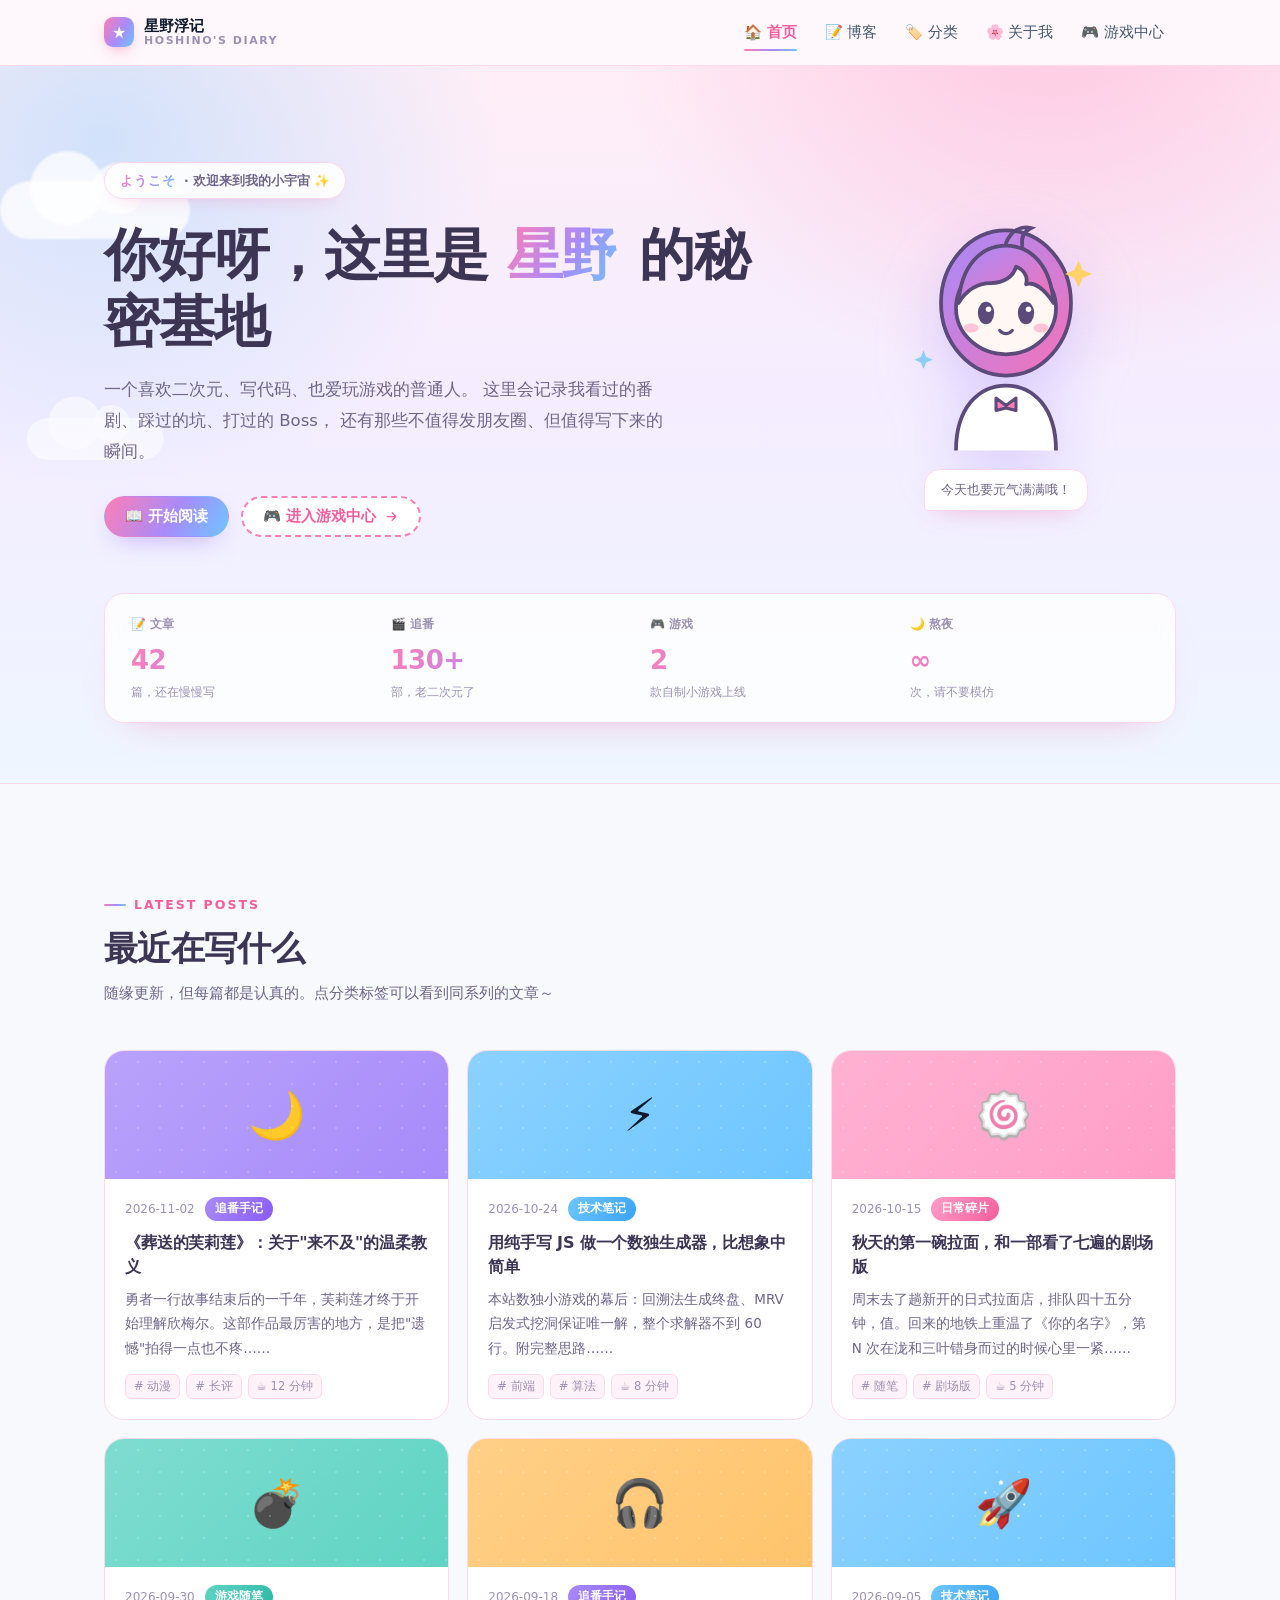
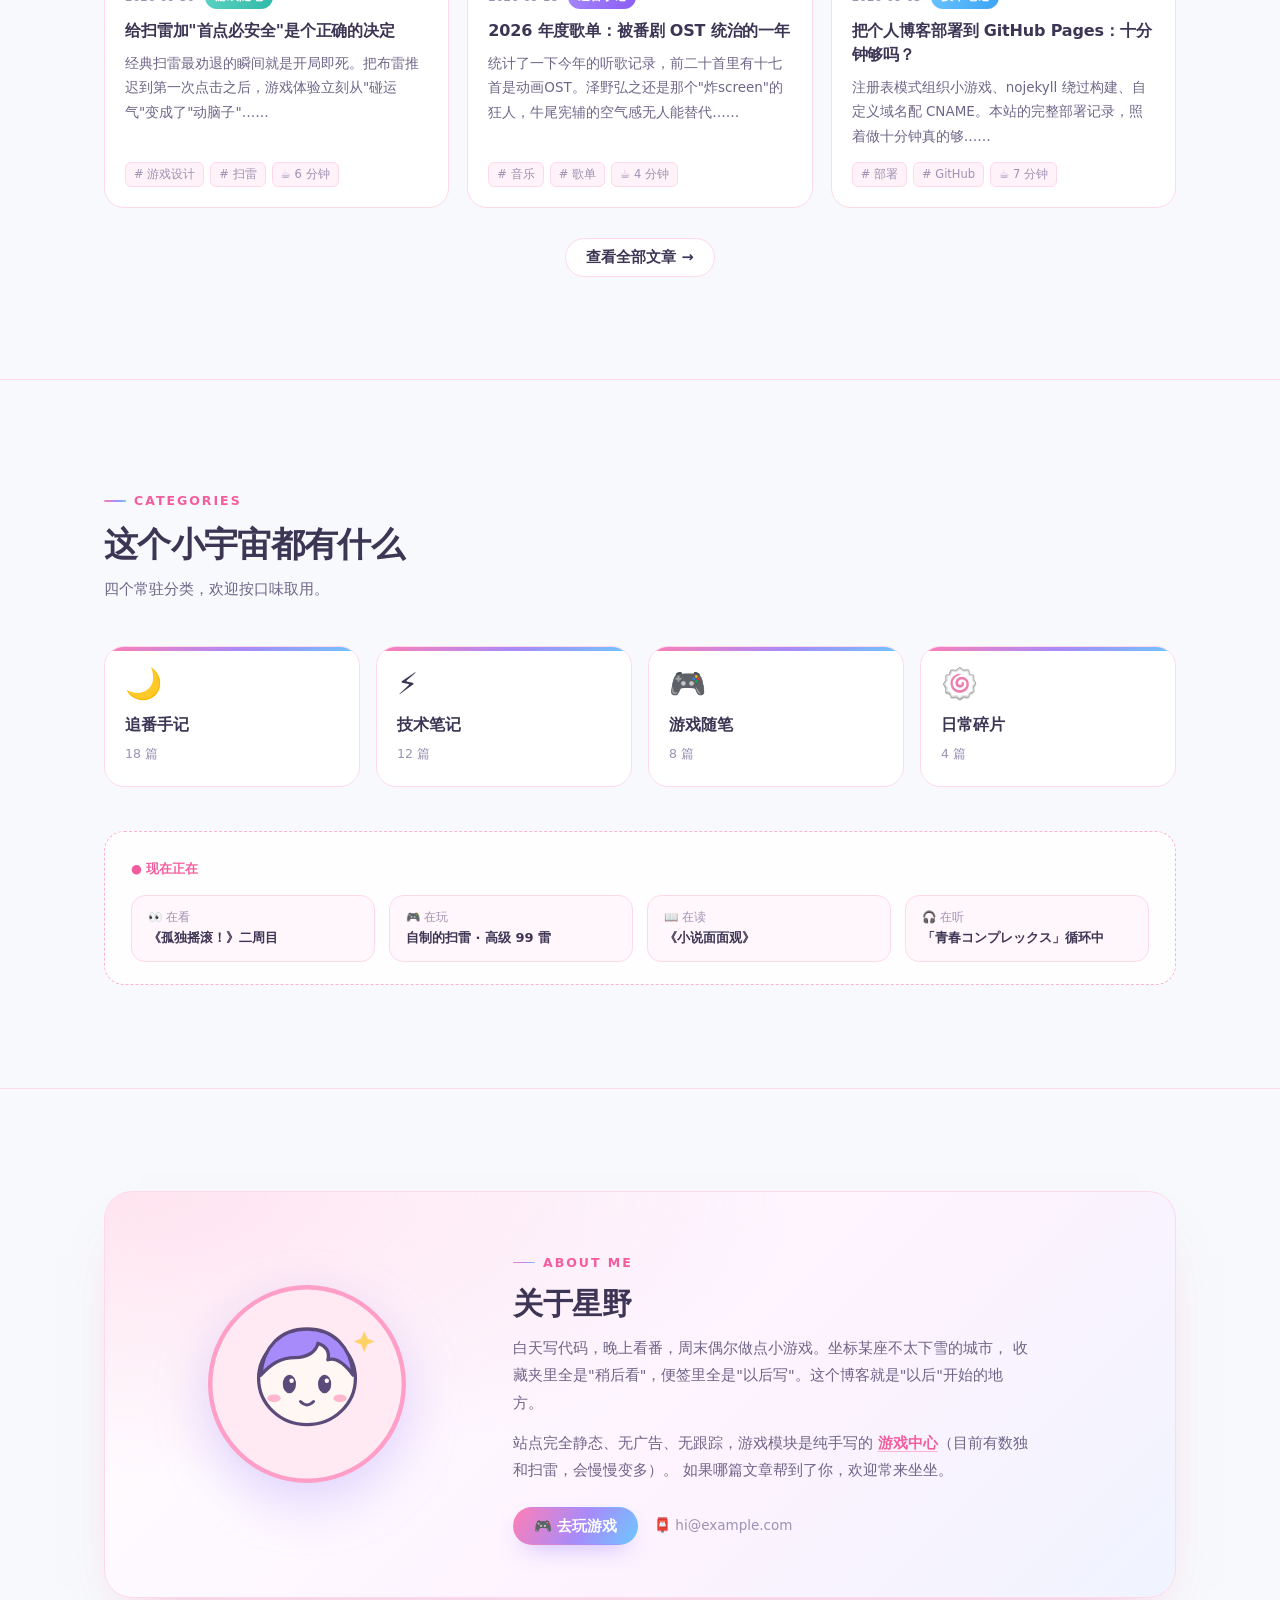
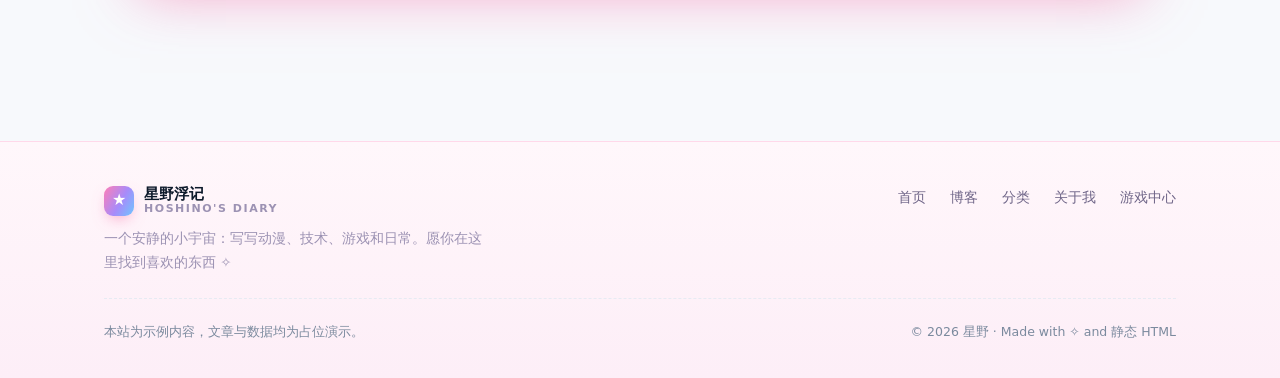
==== commit ebecd154: "Add files via upload" ====
--- a/index.html
+++ b/index.html
@@ -3,32 +3,33 @@
 <head>
 <meta charset="UTF-8" />
 <meta name="viewport" content="width=device-width, initial-scale=1" />
-<title>腾讯 AI 发展历程 · 从社交场景到通用智能</title>
-<meta name="description" content="一份关于腾讯人工智能发展历程的梳理：从 2012 年优图实验室，到 AI Lab、AI in All、混元大模型与智能体时代。" />
-<link rel="icon" href="data:image/svg+xml,%3Csvg xmlns='http://www.w3.org/2000/svg' viewBox='0 0 32 32'%3E%3Crect width='32' height='32' rx='9' fill='%230052d9'/%3E%3Ctext x='16' y='22' font-size='16' font-family='serif' fill='white' text-anchor='middle'%3EA%3C/text%3E%3C/svg%3E" />
+<title>星野浮记 · 一个人的小宇宙</title>
+<meta name="description" content="星野的个人博客：写写动漫、技术、游戏和日常，偶尔发发呆。欢迎来我的小宇宙坐坐。" />
+<link rel="icon" href="data:image/svg+xml,%3Csvg xmlns='http://www.w3.org/2000/svg' viewBox='0 0 32 32'%3E%3Crect width='32' height='32' rx='10' fill='%23ff7eb6'/%3E%3Ctext x='16' y='22' font-size='15' fill='white' text-anchor='middle'%3E%E2%98%86%3C/text%3E%3C/svg%3E" />
 <link rel="stylesheet" href="assets/css/base.css" />
 <link rel="stylesheet" href="assets/css/home.css" />
 <script>document.documentElement.classList.add('js');</script>
 </head>
-<body>
+<body class="theme-anime">
 
 <header class="nav">
   <div class="nav__inner">
     <a class="brand" href="index.html">
-      <span class="brand__mark">腾</span>
+      <span class="brand__mark">★</span>
       <span class="brand__text">
-        <b>腾讯 AI 档案</b>
-        <span>Tencent AI Timeline</span>
+        <b>星野浮记</b>
+        <span>Hoshino's Diary</span>
       </span>
     </a>
     <button class="nav__toggle" type="button" aria-label="展开菜单" aria-expanded="false" data-nav-toggle>
       <span></span>
     </button>
     <nav class="nav__links" data-nav-links>
-      <a class="nav__link is-active" href="index.html">首页</a>
-      <a class="nav__link" href="#timeline">发展历程</a>
-      <a class="nav__link" href="#map">技术地图</a>
-      <a class="nav__link" href="games.html">游戏中心</a>
+      <a class="nav__link is-active" href="index.html">🏠 首页</a>
+      <a class="nav__link" href="#posts">📝 博客</a>
+      <a class="nav__link" href="#tags">🏷️ 分类</a>
+      <a class="nav__link" href="#about">🌸 关于我</a>
+      <a class="nav__link" href="games.html">🎮 游戏中心</a>
     </nav>
   </div>
 </header>
@@ -37,473 +38,303 @@
 
   <!-- ================= HERO ================= -->
   <section class="hero">
-    <div class="hero__grid" aria-hidden="true"></div>
-    <div class="hero__glow hero__glow--a" aria-hidden="true"></div>
-    <div class="hero__glow hero__glow--b" aria-hidden="true"></div>
+    <div class="hero__sky" aria-hidden="true"></div>
+    <div class="hero__cloud hero__cloud--a" aria-hidden="true"></div>
+    <div class="hero__cloud hero__cloud--b" aria-hidden="true"></div>
+    <div class="petals" aria-hidden="true">
+      <i></i><i></i><i></i><i></i><i></i><i></i><i></i><i></i><i></i><i></i>
+      <i></i><i></i><i></i><i></i>
+    </div>
 
     <div class="wrap hero__inner">
-      <span class="hero__badge">
-        <i class="dot"></i> 1998 — 2026 · 深圳 · 持续更新
-      </span>
-
-      <h1 class="hero__title">
-        腾讯的 AI，<br />
-        <span class="hero__title-em">是在产品里长大的</span>
-      </h1>
-
-      <p class="hero__lede">
-        它没有从一篇论文开始，而是从一条消息、一张图片、一次支付里长出来。
-        二十多年间，腾讯把 AI 拆成四层：实验室里的基础研究、产品里的场景打磨、
-        云上的能力开放，以及一个大模型底座。
-      </p>
-
-      <div class="hero__actions">
-        <a class="btn btn--primary" href="#timeline">
-          浏览发展历程
-          <svg width="15" height="15" viewBox="0 0 24 24" fill="none" stroke="currentColor" stroke-width="2" stroke-linecap="round" stroke-linejoin="round" aria-hidden="true"><path d="M12 5v14M5 12l7 7 7-7"/></svg>
-        </a>
-        <a class="btn btn--ghost" href="games.html">
-          去玩数独
-          <svg width="15" height="15" viewBox="0 0 24 24" fill="none" stroke="currentColor" stroke-width="2" stroke-linecap="round" stroke-linejoin="round" aria-hidden="true"><rect x="3" y="3" width="18" height="18" rx="2"/><path d="M9 3v18M15 3v18M3 9h18M3 15h18"/></svg>
-        </a>
+      <div class="hero__main">
+        <div class="hero__intro">
+          <span class="hero__badge">
+            <span class="hero__badge-jp">ようこそ</span> · 欢迎来到我的小宇宙 ✨
+          </span>
+
+          <h1 class="hero__title">
+            你好呀，这里是
+            <span class="hero__title-em">星野</span>
+            的秘密基地
+          </h1>
+
+          <p class="hero__lede">
+            一个喜欢二次元、写代码、也爱玩游戏的普通人。
+            这里会记录我看过的番剧、踩过的坑、打过的 Boss，
+            还有那些不值得发朋友圈、但值得写下来的瞬间。
+          </p>
+
+          <div class="hero__actions">
+            <a class="btn btn--primary" href="#posts">
+              📖 开始阅读
+            </a>
+            <a class="btn btn--game" href="games.html">
+              🎮 进入游戏中心
+              <svg width="15" height="15" viewBox="0 0 24 24" fill="none" stroke="currentColor" stroke-width="2" stroke-linecap="round" stroke-linejoin="round" aria-hidden="true"><path d="M5 12h14M13 6l6 6-6 6"/></svg>
+            </a>
+          </div>
+        </div>
+
+        <div class="hero__mascot" aria-hidden="true">
+          <!-- 简笔画风看板娘 -->
+          <svg viewBox="0 0 200 220" role="img" aria-label="看板娘">
+            <defs>
+              <linearGradient id="hair-g" x1="0" y1="0" x2="1" y2="1">
+                <stop offset="0" stop-color="#a78bfa"/>
+                <stop offset="1" stop-color="#f472b6"/>
+              </linearGradient>
+            </defs>
+            <!-- 身体 -->
+            <path d="M60 210c0-34 18-52 40-52s40 18 40 52" fill="#fff" stroke="#5b4a7a" stroke-width="3" stroke-linejoin="round"/>
+            <!-- 领结 -->
+            <path d="M92 168l8 6 8-6v10l-8-2-8 2z" fill="#ff7eb6" stroke="#5b4a7a" stroke-width="2.4" stroke-linejoin="round"/>
+            <!-- 后发 -->
+            <ellipse cx="100" cy="92" rx="52" ry="58" fill="url(#hair-g)" stroke="#5b4a7a" stroke-width="3"/>
+            <!-- 脸 -->
+            <ellipse cx="100" cy="96" rx="40" ry="37" fill="#fff7f4" stroke="#5b4a7a" stroke-width="3"/>
+            <!-- 刘海 -->
+            <path d="M62 92c2-30 18-46 38-46s36 16 38 46c-8-12-16-17-22-15 2-6-2-12-8-14-2 8-10 13-20 13-12 0-20 6-26 16z" fill="url(#hair-g)" stroke="#5b4a7a" stroke-width="3" stroke-linejoin="round"/>
+            <!-- 呆毛 -->
+            <path d="M100 44c4-10 12-14 20-12-6 3-8 8-7 14" fill="none" stroke="#5b4a7a" stroke-width="3" stroke-linecap="round"/>
+            <!-- 眼睛 -->
+            <ellipse cx="84" cy="100" rx="6.5" ry="9" fill="#5b4a7a"/>
+            <ellipse cx="116" cy="100" rx="6.5" ry="9" fill="#5b4a7a"/>
+            <circle cx="86" cy="97" r="2.2" fill="#fff"/>
+            <circle cx="118" cy="97" r="2.2" fill="#fff"/>
+            <!-- 腮红 -->
+            <ellipse cx="72" cy="112" rx="6" ry="3.6" fill="#ffb7cf" opacity=".8"/>
+            <ellipse cx="128" cy="112" rx="6" ry="3.6" fill="#ffb7cf" opacity=".8"/>
+            <!-- 嘴 -->
+            <path d="M95 114c3 3.4 7 3.4 10 0" fill="none" stroke="#5b4a7a" stroke-width="2.6" stroke-linecap="round"/>
+            <!-- 星星 -->
+            <path class="spark" d="M158 58l3.2 7.6 7.6 3.2-7.6 3.2-3.2 7.6-3.2-7.6-7.6-3.2 7.6-3.2z" fill="#ffd166"/>
+            <path class="spark spark--2" d="M34 130l2.2 5.2 5.2 2.2-5.2 2.2-2.2 5.2-2.2-5.2-5.2-2.2 5.2-2.2z" fill="#8ecdf7"/>
+          </svg>
+          <span class="hero__mascot-say">今天也要元气满满哦！</span>
+        </div>
       </div>
 
       <dl class="hero__stats">
         <div class="hero__stat">
-          <dt>起点</dt>
-          <dd><b>2012</b><span>优图实验室成立</span></dd>
+          <dt>📝 文章</dt>
+          <dd><b>42</b><span>篇，还在慢慢写</span></dd>
         </div>
         <div class="hero__stat">
-          <dt>研究机构</dt>
-          <dd><b>4</b><span>优图 / AI Lab / 微信 AI / Robotics X</span></dd>
+          <dt>🎬 追番</dt>
+          <dd><b>130+</b><span>部，老二次元了</span></dd>
         </div>
         <div class="hero__stat">
-          <dt>内部落地</dt>
-          <dd><b>900+</b><span>款产品接入混元能力</span></dd>
+          <dt>🎮 游戏</dt>
+          <dd><b>2</b><span>款自制小游戏上线</span></dd>
         </div>
         <div class="hero__stat">
-          <dt>基座规模</dt>
-          <dd><b>千亿级</b><span>参数的大模型体系</span></dd>
+          <dt>🌙 熬夜</dt>
+          <dd><b>∞</b><span>次，请不要模仿</span></dd>
         </div>
       </dl>
     </div>
   </section>
 
-  <!-- ================= 四个阶段概览 ================= -->
-  <section class="section section--tight" id="eras">
+  <!-- ================= 最新文章 ================= -->
+  <section class="section" id="posts">
     <div class="wrap">
       <div class="sec-head">
-        <span class="eyebrow">Four Phases</span>
-        <h2>四个阶段，一条主线</h2>
-        <p>先有场景，再有技术；技术成熟后反过来重构场景。腾讯的 AI 大体沿着这条路径走了十四年。</p>
-      </div>
-
-      <div class="era-cards">
-        <a class="era-card reveal" href="#era-1">
-          <span class="era-card__no">01</span>
-          <span class="era-card__years">2012 — 2016</span>
-          <h3>筑基：把实验室建起来</h3>
-          <p>优图、微信 AI、AI Lab 相继成立，计算机视觉、语音、NLP、机器学习四条线同时铺开。</p>
-          <span class="era-card__link">查看阶段 →</span>
-        </a>
-        <a class="era-card reveal" href="#era-2">
-          <span class="era-card__no">02</span>
-          <span class="era-card__years">2017 — 2022</span>
-          <h3>落地：AI in All</h3>
-          <p>从"技术可用"转向"产业可用"，医疗、客服、内容审核、工业质检成为第一批真实战场。</p>
-          <span class="era-card__link">查看阶段 →</span>
-        </a>
-        <a class="era-card reveal" href="#era-3">
-          <span class="era-card__no">03</span>
-          <span class="era-card__years">2023 — 2024</span>
-          <h3>大模型：混元登场</h3>
-          <p>千亿参数基座发布，C 端元宝上线，文生图、视频、3D 相继开源，多模态能力补齐。</p>
-          <span class="era-card__link">查看阶段 →</span>
-        </a>
-        <a class="era-card reveal" href="#era-4">
-          <span class="era-card__no">04</span>
-          <span class="era-card__years">2025 — 2026</span>
-          <h3>智能体：全栈押注</h3>
-          <p>模型、算力、数据、分发四条腿一起走，AI 从"功能"变成产品的默认入口。</p>
-          <span class="era-card__link">查看阶段 →</span>
-        </a>
+        <span class="eyebrow">Latest Posts</span>
+        <h2>最近在写什么</h2>
+        <p>随缘更新，但每篇都是认真的。点分类标签可以看到同系列的文章～</p>
+      </div>
+
+      <div class="post-grid">
+        <article class="post-card reveal">
+          <a class="post-card__link" href="#posts" aria-label="阅读文章">
+            <div class="post-card__cover post-card__cover--violet"><span>🌙</span></div>
+            <div class="post-card__body">
+              <div class="post-card__meta">
+                <time datetime="2026-11-02">2026-11-02</time>
+                <span class="post-card__cat post-card__cat--anime">追番手记</span>
+              </div>
+              <h3>《葬送的芙莉莲》：关于"来不及"的温柔教义</h3>
+              <p>勇者一行故事结束后的一千年，芙莉莲才终于开始理解欣梅尔。这部作品最厉害的地方，是把"遗憾"拍得一点也不疼……</p>
+              <div class="post-card__foot"><span># 动漫</span><span># 长评</span><span>☕ 12 分钟</span></div>
+            </div>
+          </a>
+        </article>
+
+        <article class="post-card reveal">
+          <a class="post-card__link" href="#posts" aria-label="阅读文章">
+            <div class="post-card__cover post-card__cover--blue"><span>⚡</span></div>
+            <div class="post-card__body">
+              <div class="post-card__meta">
+                <time datetime="2026-10-24">2026-10-24</time>
+                <span class="post-card__cat post-card__cat--tech">技术笔记</span>
+              </div>
+              <h3>用纯手写 JS 做一个数独生成器，比想象中简单</h3>
+              <p>本站数独小游戏的幕后：回溯法生成终盘、MRV 启发式挖洞保证唯一解，整个求解器不到 60 行。附完整思路……</p>
+              <div class="post-card__foot"><span># 前端</span><span># 算法</span><span>☕ 8 分钟</span></div>
+            </div>
+          </a>
+        </article>
+
+        <article class="post-card reveal">
+          <a class="post-card__link" href="#posts" aria-label="阅读文章">
+            <div class="post-card__cover post-card__cover--pink"><span>🍥</span></div>
+            <div class="post-card__body">
+              <div class="post-card__meta">
+                <time datetime="2026-10-15">2026-10-15</time>
+                <span class="post-card__cat post-card__cat--life">日常碎片</span>
+              </div>
+              <h3>秋天的第一碗拉面，和一部看了七遍的剧场版</h3>
+              <p>周末去了趟新开的日式拉面店，排队四十五分钟，值。回来的地铁上重温了《你的名字》，第 N 次在泷和三叶错身而过的时候心里一紧……</p>
+              <div class="post-card__foot"><span># 随笔</span><span># 剧场版</span><span>☕ 5 分钟</span></div>
+            </div>
+          </a>
+        </article>
+
+        <article class="post-card reveal">
+          <a class="post-card__link" href="#posts" aria-label="阅读文章">
+            <div class="post-card__cover post-card__cover--mint"><span>💣</span></div>
+            <div class="post-card__body">
+              <div class="post-card__meta">
+                <time datetime="2026-09-30">2026-09-30</time>
+                <span class="post-card__cat post-card__cat--game">游戏随笔</span>
+              </div>
+              <h3>给扫雷加"首点必安全"是个正确的决定</h3>
+              <p>经典扫雷最劝退的瞬间就是开局即死。把布雷推迟到第一次点击之后，游戏体验立刻从"碰运气"变成了"动脑子"……</p>
+              <div class="post-card__foot"><span># 游戏设计</span><span># 扫雷</span><span>☕ 6 分钟</span></div>
+            </div>
+          </a>
+        </article>
+
+        <article class="post-card reveal">
+          <a class="post-card__link" href="#posts" aria-label="阅读文章">
+            <div class="post-card__cover post-card__cover--gold"><span>🎧</span></div>
+            <div class="post-card__body">
+              <div class="post-card__meta">
+                <time datetime="2026-09-18">2026-09-18</time>
+                <span class="post-card__cat post-card__cat--anime">追番手记</span>
+              </div>
+              <h3>2026 年度歌单：被番剧 OST 统治的一年</h3>
+              <p>统计了一下今年的听歌记录，前二十首里有十七首是动画OST。泽野弘之还是那个"炸screen"的狂人，牛尾宪辅的空气感无人能替代……</p>
+              <div class="post-card__foot"><span># 音乐</span><span># 歌单</span><span>☕ 4 分钟</span></div>
+            </div>
+          </a>
+        </article>
+
+        <article class="post-card reveal">
+          <a class="post-card__link" href="#posts" aria-label="阅读文章">
+            <div class="post-card__cover post-card__cover--blue"><span>🚀</span></div>
+            <div class="post-card__body">
+              <div class="post-card__meta">
+                <time datetime="2026-09-05">2026-09-05</time>
+                <span class="post-card__cat post-card__cat--tech">技术笔记</span>
+              </div>
+              <h3>把个人博客部署到 GitHub Pages：十分钟够吗？</h3>
+              <p>注册表模式组织小游戏、nojekyll 绕过构建、自定义域名配 CNAME。本站的完整部署记录，照着做十分钟真的够……</p>
+              <div class="post-card__foot"><span># 部署</span><span># GitHub</span><span>☕ 7 分钟</span></div>
+            </div>
+          </a>
+        </article>
+      </div>
+
+      <div class="post-more reveal">
+        <a class="btn btn--ghost" href="#posts">查看全部文章 →</a>
       </div>
     </div>
   </section>
 
-  <!-- ================= 时间轴 ================= -->
-  <section class="section timeline-section" id="timeline">
+  <!-- ================= 分类 ================= -->
+  <section class="section tags-section" id="tags">
     <div class="wrap">
       <div class="sec-head">
-        <span class="eyebrow">Timeline</span>
-        <h2>关键节点</h2>
-        <p>按时间顺序整理的重要事件，标注了年份、动作与它为什么重要。</p>
-      </div>
-
-      <!-- 阶段 1 -->
-      <article class="era" id="era-1">
-        <header class="era__head reveal">
-          <span class="era__no">01</span>
-          <div>
-            <h3>筑基：把实验室建起来</h3>
-            <p>社交产品每天产生海量图片、语音和文本，这是腾讯做 AI 最早的"数据土壤"。</p>
-          </div>
-          <span class="era__years">2012 — 2016</span>
-        </header>
-
-        <ol class="tl">
-          <li class="tl__item reveal">
-            <div class="tl__year">2012</div>
-            <div class="tl__dot" aria-hidden="true"></div>
-            <div class="tl__body">
-              <h4>优图实验室成立</h4>
-              <p>最初隶属社交网络事业群（SNG），主攻计算机视觉：人脸识别、OCR、图像理解与内容审核，为 QQ、QQ 空间、微信提供视觉能力底座。</p>
-              <div class="tl__tags"><span>计算机视觉</span><span>人脸识别</span><span>OCR</span></div>
-            </div>
-          </li>
-          <li class="tl__item reveal">
-            <div class="tl__year">2015</div>
-            <div class="tl__dot" aria-hidden="true"></div>
-            <div class="tl__body">
-              <h4>微信 AI 实验室成立</h4>
-              <p>隶属微信事业群（WXG），聚焦语音识别、自然语言处理与图像视频理解，让智能交互直接发生在聊天窗口里。</p>
-              <div class="tl__tags"><span>语音</span><span>NLP</span><span>微信生态</span></div>
-            </div>
-          </li>
-          <li class="tl__item reveal">
-            <div class="tl__year">2016.04</div>
-            <div class="tl__dot" aria-hidden="true"></div>
-            <div class="tl__body">
-              <h4>腾讯 AI Lab 成立</h4>
-              <p>隶属技术工程事业群（TEG），确定机器学习、计算机视觉、语音识别、自然语言处理四大方向，确立"基础研究 + 场景应用"双轮驱动。</p>
-              <div class="tl__tags"><span>基础研究</span><span>四大方向</span></div>
-            </div>
-          </li>
-        </ol>
-      </article>
-
-      <!-- 阶段 2 -->
-      <article class="era" id="era-2">
-        <header class="era__head reveal">
-          <span class="era__no">02</span>
-          <div>
-            <h3>落地：AI in All</h3>
-            <p>技术走出实验室，第一次被放进行业里检验：能不能真的省钱、提效、救人。</p>
-          </div>
-          <span class="era__years">2017 — 2022</span>
-        </header>
-
-        <ol class="tl">
-          <li class="tl__item reveal">
-            <div class="tl__year">2017.03</div>
-            <div class="tl__dot" aria-hidden="true"></div>
-            <div class="tl__body">
-              <h4>提出「AI in All」</h4>
-              <p>在"两会"与后续公开发布中提出 Make AI Everywhere，明确"基础研究 — 场景共建 — AI 开放"三层结构，AI 从部门课题升级为公司战略。</p>
-              <div class="tl__tags"><span>公司战略</span><span>能力开放</span></div>
-            </div>
-          </li>
-          <li class="tl__item reveal">
-            <div class="tl__year">2017.08</div>
-            <div class="tl__dot" aria-hidden="true"></div>
-            <div class="tl__body">
-              <h4>腾讯觅影发布</h4>
-              <p>首个将 AI 影像分析用于临床辅助诊断的产品方向，食管癌、肺结节、糖网等早筛场景陆续落地，AI 第一次进入医院。</p>
-              <div class="tl__tags"><span>医疗 AI</span><span>影像分析</span></div>
-            </div>
-          </li>
-          <li class="tl__item reveal">
-            <div class="tl__year">2018.09</div>
-            <div class="tl__dot" aria-hidden="true"></div>
-            <div class="tl__body">
-              <h4>「930 变革」与 CSIG 成立</h4>
-              <p>新成立云与智慧产业事业群，AI 能力通过云与产业互联网对外输出，"技术—产品—行业"的链路被彻底打通。</p>
-              <div class="tl__tags"><span>产业互联网</span><span>组织架构</span></div>
-            </div>
-          </li>
-          <li class="tl__item reveal">
-            <div class="tl__year">2018</div>
-            <div class="tl__dot" aria-hidden="true"></div>
-            <div class="tl__body">
-              <h4>Robotics X 实验室成立</h4>
-              <p>布局机器人研究与具身智能，形成"优图 + AI Lab + 微信 AI + Robotics X"的四大研究机构格局。</p>
-              <div class="tl__tags"><span>具身智能</span><span>机器人</span></div>
-            </div>
-          </li>
-          <li class="tl__item reveal">
-            <div class="tl__year">2019 — 2022</div>
-            <div class="tl__dot" aria-hidden="true"></div>
-            <div class="tl__body">
-              <h4>能力开放与规模化</h4>
-              <p>视觉、语音、NLP 能力对外开放上百项，智能客服、内容审核、影像辅助诊断进入规模化商用；游戏 AI「绝悟」在《王者荣耀》达到职业级对抗水平。</p>
-              <div class="tl__tags"><span>开放平台</span><span>游戏 AI</span><span>规模落地</span></div>
-            </div>
-          </li>
-          <li class="tl__item reveal">
-            <div class="tl__year">2021 — 2022</div>
-            <div class="tl__dot" aria-hidden="true"></div>
-            <div class="tl__body">
-              <h4>大模型开始蓄势</h4>
-              <p>内部投入千亿参数级 NLP 大模型研发，2022 年对外披露混元系列进展，为下一阶段的正面竞争准备底座。</p>
-              <div class="tl__tags"><span>预研</span><span>混元前身</span></div>
-            </div>
-          </li>
-        </ol>
-      </article>
-
-      <!-- 阶段 3 -->
-      <article class="era" id="era-3">
-        <header class="era__head reveal">
-          <span class="era__no">03</span>
-          <div>
-            <h3>大模型：混元登场</h3>
-            <p>从"有 AI 能力"到"有一个自己的基座模型"，腾讯补齐了最关键的一块拼图。</p>
-          </div>
-          <span class="era__years">2023 — 2024</span>
-        </header>
-
-        <ol class="tl">
-          <li class="tl__item reveal">
-            <div class="tl__year">2023.09</div>
-            <div class="tl__dot" aria-hidden="true"></div>
-            <div class="tl__body">
-              <h4>混元大模型正式发布</h4>
-              <p>千亿参数规模，支持中文创作、逻辑推理、代码与多轮对话，通过腾讯云对外开放，并成为首批通过生成式人工智能服务备案的模型之一。</p>
-              <div class="tl__tags"><span>混元</span><span>千亿参数</span><span>云上开放</span></div>
-            </div>
-          </li>
-          <li class="tl__item reveal">
-            <div class="tl__year">2024.05</div>
-            <div class="tl__dot" aria-hidden="true"></div>
-            <div class="tl__body">
-              <h4>元宝 App 上线 &amp; 文生图开源</h4>
-              <p>C 端 AI 助手「腾讯元宝」发布，打通微信、腾讯会议、腾讯文档等场景；同期开源混元文生图模型，采用中文原生的 DiT 架构。</p>
-              <div class="tl__tags"><span>C 端产品</span><span>开源</span><span>文生图</span></div>
-            </div>
-          </li>
-          <li class="tl__item reveal">
-            <div class="tl__year">2024.09</div>
-            <div class="tl__dot" aria-hidden="true"></div>
-            <div class="tl__body">
-              <h4>混元 Turbo</h4>
-              <p>采用 MoE 混合专家架构，在保持效果的同时大幅压低推理成本与延迟，让大模型具备大规模商用的经济性。</p>
-              <div class="tl__tags"><span>MoE</span><span>降本</span></div>
-            </div>
-          </li>
-          <li class="tl__item reveal">
-            <div class="tl__year">2024.11</div>
-            <div class="tl__dot" aria-hidden="true"></div>
-            <div class="tl__body">
-              <h4>混元 Large 开源</h4>
-              <p>发布并开源总参数 389B 的 MoE 大模型，支持 256K 长上下文，是国内少数开源的超大规模基座之一。</p>
-              <div class="tl__tags"><span>389B</span><span>长上下文</span><span>开源</span></div>
-            </div>
-          </li>
-          <li class="tl__item reveal">
-            <div class="tl__year">2024.12</div>
-            <div class="tl__dot" aria-hidden="true"></div>
-            <div class="tl__body">
-              <h4>视频生成模型开源</h4>
-              <p>混元视频生成大模型对外开源，130 亿参数，支持高动态、大运镜的镜头语言，多模态版图从图像延伸到视频。</p>
-              <div class="tl__tags"><span>文生视频</span><span>开源</span></div>
-            </div>
-          </li>
-        </ol>
-      </article>
-
-      <!-- 阶段 4 -->
-      <article class="era" id="era-4">
-        <header class="era__head reveal">
-          <span class="era__no">04</span>
-          <div>
-            <h3>智能体：全栈押注</h3>
-            <p>竞争从"模型分数"转到"任务完成率"，考验的是算力、数据、工程和分发入口的组合能力。</p>
-          </div>
-          <span class="era__years">2025 — 2026</span>
-        </header>
-
-        <ol class="tl">
-          <li class="tl__item reveal">
-            <div class="tl__year">2025.02</div>
-            <div class="tl__dot" aria-hidden="true"></div>
-            <div class="tl__body">
-              <h4>「双模调用」：混元 + DeepSeek</h4>
-              <p>元宝、ima、微信搜一搜等产品同时接入混元与 DeepSeek，用外部模型保证体验、用自研模型保留长期空间，是一次相当务实的取舍。</p>
-              <div class="tl__tags"><span>多模型</span><span>产品策略</span></div>
-            </div>
-          </li>
-          <li class="tl__item reveal">
-            <div class="tl__year">2025.03</div>
-            <div class="tl__dot" aria-hidden="true"></div>
-            <div class="tl__body">
-              <h4>混元 T1 深度思考模型</h4>
-              <p>面向长文推理与复杂任务的慢思考模型，与快速回答模型形成"快慢双档"，覆盖不同成本与精度需求。</p>
-              <div class="tl__tags"><span>推理模型</span><span>长文本</span></div>
-            </div>
-          </li>
-          <li class="tl__item reveal">
-            <div class="tl__year">2025.09</div>
-            <div class="tl__dot" aria-hidden="true"></div>
-            <div class="tl__body">
-              <h4>混元 3D 生成模型迭代</h4>
-              <p>3D 生成能力进入工业级精度，从"能生成"走向"能直接用"，服务游戏、影视与电商的内容生产管线。</p>
-              <div class="tl__tags"><span>3D 生成</span><span>内容生产</span></div>
-            </div>
-          </li>
-          <li class="tl__item reveal">
-            <div class="tl__year">2025 下半年</div>
-            <div class="tl__dot" aria-hidden="true"></div>
-            <div class="tl__body">
-              <h4>组织升级：算力、数据、模型并线</h4>
-              <p>围绕 AI 基础设施调整组织，把算力、数据平台与大模型研发放到同一套体系里，同时引进外部顶尖研究者——这是"补短板"而非"秀肌肉"的动作。</p>
-              <div class="tl__tags"><span>AI Infra</span><span>组织</span><span>人才</span></div>
-            </div>
-          </li>
-          <li class="tl__item reveal">
-            <div class="tl__year">2026.04</div>
-            <div class="tl__dot" aria-hidden="true"></div>
-            <div class="tl__body">
-              <h4>混元 Hy3 系列发布并开源</h4>
-              <p>新一代模型系列强调"够用、便宜"与真实任务完成率，在第三方调用平台上获得可观的调用量，路线从"冲榜"转向"能干活"。</p>
-              <div class="tl__tags"><span>Hy3</span><span>开源</span><span>智能体</span></div>
-            </div>
-          </li>
-          <li class="tl__item reveal">
-            <div class="tl__year">2026.07</div>
-            <div class="tl__dot" aria-hidden="true"></div>
-            <div class="tl__body">
-              <h4>Hy3 正式版 &amp; 微信内测 AI 助手</h4>
-              <p>模型正式版上线并接入元宝、CodeBuddy、QQ、腾讯文档等核心产品；AI 助手以轻量形态进入微信聊天界面，14 亿月活的入口开始承接智能体。</p>
-              <div class="tl__tags"><span>产品矩阵</span><span>超级入口</span></div>
-            </div>
-          </li>
-        </ol>
-      </article>
-
-      <p class="timeline-note reveal">
-        说明：本页为公开资料的学习整理，2026 年的进展仍在快速变化，具体时间与数据请以官方发布为准。
-      </p>
+        <span class="eyebrow">Categories</span>
+        <h2>这个小宇宙都有什么</h2>
+        <p>四个常驻分类，欢迎按口味取用。</p>
+      </div>
+
+      <div class="tag-cloud">
+        <a class="tag-pill tag-pill--anime reveal" href="#posts">
+          <span class="tag-pill__emoji">🌙</span>
+          <b>追番手记</b>
+          <span class="tag-pill__count">18 篇</span>
+        </a>
+        <a class="tag-pill tag-pill--tech reveal" href="#posts">
+          <span class="tag-pill__emoji">⚡</span>
+          <b>技术笔记</b>
+          <span class="tag-pill__count">12 篇</span>
+        </a>
+        <a class="tag-pill tag-pill--game reveal" href="#posts">
+          <span class="tag-pill__emoji">🎮</span>
+          <b>游戏随笔</b>
+          <span class="tag-pill__count">8 篇</span>
+        </a>
+        <a class="tag-pill tag-pill--life reveal" href="#posts">
+          <span class="tag-pill__emoji">🍥</span>
+          <b>日常碎片</b>
+          <span class="tag-pill__count">4 篇</span>
+        </a>
+      </div>
+
+      <div class="now-playing reveal">
+        <div class="now-playing__head">
+          <span class="now-playing__badge">● 现在正在</span>
+        </div>
+        <div class="now-playing__grid">
+          <div class="now-playing__item">
+            <span class="now-playing__label">👀 在看</span>
+            <b>《孤独摇滚！》二周目</b>
+          </div>
+          <div class="now-playing__item">
+            <span class="now-playing__label">🎮 在玩</span>
+            <b>自制的扫雷 · 高级 99 雷</b>
+          </div>
+          <div class="now-playing__item">
+            <span class="now-playing__label">📖 在读</span>
+            <b>《小说面面观》</b>
+          </div>
+          <div class="now-playing__item">
+            <span class="now-playing__label">🎧 在听</span>
+            <b>「青春コンプレックス」循环中</b>
+          </div>
+        </div>
+      </div>
     </div>
   </section>
 
-  <!-- ================= 技术地图 ================= -->
-  <section class="section map-section" id="map">
+  <!-- ================= 关于我 ================= -->
+  <section class="section about-section" id="about">
     <div class="wrap">
-      <div class="sec-head">
-        <span class="eyebrow">Tech Map</span>
-        <h2>六块拼图</h2>
-        <p>把新闻标题去掉，腾讯 AI 实际由六个能力层构成，彼此咬合。</p>
-      </div>
-
-      <div class="map-grid">
-        <article class="map-card reveal">
-          <div class="map-card__icon">
-            <svg viewBox="0 0 24 24" fill="none" stroke="currentColor" stroke-width="1.6" stroke-linecap="round" stroke-linejoin="round" aria-hidden="true"><path d="M12 2.8 20 7v10l-8 4.2L4 17V7z"/><path d="M4 7l8 4.2L20 7M12 11.2V21"/></svg>
-          </div>
-          <h3>基座模型</h3>
-          <p>混元系列覆盖稠密与 MoE 架构，从千亿参数到轻量版本，构成产品与云服务的统一底座。</p>
-          <span class="map-card__tag">Hunyuan</span>
-        </article>
-
-        <article class="map-card reveal">
-          <div class="map-card__icon">
-            <svg viewBox="0 0 24 24" fill="none" stroke="currentColor" stroke-width="1.6" stroke-linecap="round" stroke-linejoin="round" aria-hidden="true"><rect x="3" y="4" width="18" height="16" rx="2.5"/><circle cx="8.5" cy="9.5" r="1.6"/><path d="M3.5 17.5 9 12.5l3.4 3.2L15.5 13l5 4.5"/></svg>
-          </div>
-          <h3>多模态生成</h3>
-          <p>文生图、图生图、文生视频、3D 生成，全部采用自研架构并陆续开源，形成内容生产工具链。</p>
-          <span class="map-card__tag">Image · Video · 3D</span>
-        </article>
-
-        <article class="map-card reveal">
-          <div class="map-card__icon">
-            <svg viewBox="0 0 24 24" fill="none" stroke="currentColor" stroke-width="1.6" stroke-linecap="round" stroke-linejoin="round" aria-hidden="true"><path d="M3 12h2.5l1.8-5 2.4 10 2-7 1.8 4H21"/></svg>
-          </div>
-          <h3>语音与听觉</h3>
-          <p>语音识别、合成与降噪，支撑微信语音转文字、会议实时字幕、智能客服等高频场景。</p>
-          <span class="map-card__tag">ASR · TTS</span>
-        </article>
-
-        <article class="map-card reveal">
-          <div class="map-card__icon">
-            <svg viewBox="0 0 24 24" fill="none" stroke="currentColor" stroke-width="1.6" stroke-linecap="round" stroke-linejoin="round" aria-hidden="true"><rect x="4" y="8" width="16" height="11" rx="3"/><path d="M12 8V4.5M9 4.5h6"/><circle cx="9" cy="13" r="1"/><circle cx="15" cy="13" r="1"/></svg>
-          </div>
-          <h3>具身智能</h3>
-          <p>Robotics X 研究双足、轮足与灵巧操作，把感知与决策从屏幕里搬到物理世界。</p>
-          <span class="map-card__tag">Robotics</span>
-        </article>
-
-        <article class="map-card reveal">
-          <div class="map-card__icon">
-            <svg viewBox="0 0 24 24" fill="none" stroke="currentColor" stroke-width="1.6" stroke-linecap="round" stroke-linejoin="round" aria-hidden="true"><path d="M20.5 12.5c0 4.2-3.8 7.3-8.5 7.3-1 0-2-.15-2.9-.42L4.5 21l1.3-3.7A7 7 0 0 1 3.5 12.5C3.5 8.3 7.3 5 12 5s8.5 3.3 8.5 7.5Z"/><path d="M8.5 12h7M12 8.5v7"/></svg>
-          </div>
-          <h3>医疗与生命科学</h3>
-          <p>从觅影的影像早筛，到蛋白质结构预测与药物发现，AI 在容错率最低的行业里打磨精度。</p>
-          <span class="map-card__tag">AI for Science</span>
-        </article>
-
-        <article class="map-card reveal">
-          <div class="map-card__icon">
-            <svg viewBox="0 0 24 24" fill="none" stroke="currentColor" stroke-width="1.6" stroke-linecap="round" stroke-linejoin="round" aria-hidden="true"><path d="M12 3.2l1.8 4.6 4.6 1.8-4.6 1.8L12 16l-1.8-4.6L5.6 9.6l4.6-1.8z"/><path d="M18 15.5l.9 2.2 2.2.9-2.2.9-.9 2.2-.9-2.2-2.2-.9 2.2-.9z"/></svg>
-          </div>
-          <h3>智能体与工具</h3>
-          <p>把模型接到搜索、文档、代码、日程等真实工具上，衡量标准从"答得好"变成"事情办成了"。</p>
-          <span class="map-card__tag">Agent</span>
-        </article>
-      </div>
-    </div>
-  </section>
-
-  <!-- ================= 三条主线 ================= -->
-  <section class="section lines-section">
-    <div class="wrap">
-      <div class="sec-head">
-        <span class="eyebrow">Three Threads</span>
-        <h2>回头看，能看出三条线索</h2>
-      </div>
-      <div class="lines">
-        <div class="line-item reveal">
-          <span class="line-item__no">01</span>
-          <h3>场景先于技术</h3>
-          <p>优图之所以做人脸识别，是因为 QQ 空间每天要处理海量照片；微信 AI 之所以做语音，是因为十亿人正在发语音消息。需求先出现，研究再跟上。</p>
-        </div>
-        <div class="line-item reveal">
-          <span class="line-item__no">02</span>
-          <h3>开源换生态</h3>
-          <p>文生图、混元 Large、视频生成、Hy3 相继开源。对一家以产品见长的公司来说，开源不是姿态，而是用模型换取开发者与行业标准的话语权。</p>
-        </div>
-        <div class="line-item reveal">
-          <span class="line-item__no">03</span>
-          <h3>入口决定胜负</h3>
-          <p>模型能力可以被追平，十四亿月活的聊天入口不能。腾讯真正的底牌从来不是榜单分数，而是 AI 最终能以多自然的方式出现在对话里。</p>
-        </div>
-      </div>
-    </div>
-  </section>
-
-  <!-- ================= 游戏 CTA ================= -->
-  <section class="section cta-section">
-    <div class="wrap">
-      <div class="cta reveal">
-        <div class="cta__text">
-          <span class="eyebrow">Playground</span>
-          <h2>看累了？来一局数独</h2>
-          <p>游戏中心是本站的独立模块，目前上线经典 9×9 数独：四档难度、笔记模式、计时与提示。之后会有更多小游戏陆续接入。</p>
-          <div class="cta__actions">
-            <a class="btn btn--primary" href="games.html">进入游戏中心</a>
-            <a class="btn btn--ghost" href="games/sudoku/index.html">直接开一局</a>
-          </div>
-        </div>
-        <div class="cta__art" aria-hidden="true">
-          <div class="mini-grid">
-            <span></span><span>5</span><span></span><span>3</span><span></span><span></span><span></span><span></span><span>9</span>
-            <span></span><span></span><span></span><span></span><span>7</span><span></span><span></span><span></span><span></span>
-            <span>9</span><span></span><span></span><span></span><span></span><span>8</span><span></span><span></span><span></span>
-            <span></span><span></span><span></span><span>6</span><span></span><span></span><span></span><span></span><span>4</span>
-            <span></span><span>8</span><span></span><span></span><span></span><span></span><span></span><span>7</span><span></span>
-            <span></span><span></span><span></span><span></span><span></span><span></span><span></span><span></span><span></span>
-            <span></span><span></span><span>7</span><span></span><span></span><span></span><span>2</span><span></span><span></span>
-            <span></span><span></span><span></span><span></span><span>4</span><span></span><span></span><span></span><span></span>
-            <span></span><span></span><span></span><span></span><span></span><span></span><span></span><span></span><span></span>
+      <div class="about reveal">
+        <div class="about__avatar" aria-hidden="true">
+          <svg viewBox="0 0 200 220" role="img" aria-label="头像">
+            <circle cx="100" cy="100" r="88" fill="#ffe9f3" stroke="#ff9ec6" stroke-width="4"/>
+            <ellipse cx="100" cy="95" rx="44" ry="42" fill="#fff7f4" stroke="#5b4a7a" stroke-width="3"/>
+            <path d="M58 92c2-26 18-42 42-42s40 16 42 42c-9-12-17-16-23-14 2-7-2-13-9-15-2 8-10 13-21 13-13 0-22 6-31 16z" fill="#a78bfa" stroke="#5b4a7a" stroke-width="3" stroke-linejoin="round"/>
+            <ellipse cx="84" cy="100" rx="6" ry="8.5" fill="#5b4a7a"/>
+            <ellipse cx="116" cy="100" rx="6" ry="8.5" fill="#5b4a7a"/>
+            <circle cx="86" cy="97" r="2" fill="#fff"/>
+            <circle cx="118" cy="97" r="2" fill="#fff"/>
+            <ellipse cx="70" cy="113" rx="6" ry="3.5" fill="#ffb7cf"/>
+            <ellipse cx="130" cy="113" rx="6" ry="3.5" fill="#ffb7cf"/>
+            <path d="M94 116c4 4 8 4 12 0" fill="none" stroke="#5b4a7a" stroke-width="2.6" stroke-linecap="round"/>
+            <path d="M152 52l2.8 6.6 6.6 2.8-6.6 2.8-2.8 6.6-2.8-6.6-6.6-2.8 6.6-2.8z" fill="#ffd166"/>
+          </svg>
+        </div>
+        <div class="about__body">
+          <span class="eyebrow">About Me</span>
+          <h2>关于星野</h2>
+          <p>
+            白天写代码，晚上看番，周末偶尔做点小游戏。坐标某座不太下雪的城市，
+            收藏夹里全是"稍后看"，便签里全是"以后写"。这个博客就是"以后"开始的地方。
+          </p>
+          <p>
+            站点完全静态、无广告、无跟踪，游戏模块是纯手写的
+            <a href="games.html">游戏中心</a>（目前有数独和扫雷，会慢慢变多）。
+            如果哪篇文章帮到了你，欢迎常来坐坐。
+          </p>
+          <div class="about__links">
+            <a class="btn btn--primary" href="games.html">🎮 去玩游戏</a>
+            <span class="about__mailto">📮 hi@example.com</span>
           </div>
         </div>
       </div>
@@ -516,20 +347,21 @@
   <div class="footer__inner">
     <div class="footer__brand">
       <a class="brand" href="index.html" style="margin-bottom:10px">
-        <span class="brand__mark">腾</span>
-        <span class="brand__text"><b>腾讯 AI 档案</b><span>Tencent AI Timeline</span></span>
+        <span class="brand__mark">★</span>
+        <span class="brand__text"><b>星野浮记</b><span>Hoshino's Diary</span></span>
       </a>
-      <p>一个静态的、可自由扩展的小站：一个关于腾讯 AI 发展历程的主页，加一个可以不断加入新游戏的游戏中心。</p>
+      <p>一个安静的小宇宙：写写动漫、技术、游戏和日常。愿你在这里找到喜欢的东西 ✧</p>
     </div>
     <div class="footer__links">
       <a href="index.html">首页</a>
-      <a href="#timeline">发展历程</a>
-      <a href="#map">技术地图</a>
+      <a href="#posts">博客</a>
+      <a href="#tags">分类</a>
+      <a href="#about">关于我</a>
       <a href="games.html">游戏中心</a>
     </div>
     <div class="footer__meta">
-      <span>内容为公开资料整理，仅供学习参考，与腾讯公司无关。</span>
-      <span>© <span data-year>2026</span> · 纯静态站点</span>
+      <span>本站为示例内容，文章与数据均为占位演示。</span>
+      <span>© <span data-year>2026</span> 星野 · Made with ✧ and 静态 HTML</span>
     </div>
   </div>
 </footer>
--- a/assets/css/home.css
+++ b/assets/css/home.css
@@ -1,742 +1,786 @@
 /* =========================================================
-   home.css — 主页样式
+   home.css — 个人博客主页（二次元主题）
+   仅 index.html 加载本文件；base.css 与游戏页面保持不变
    ========================================================= */
 
-/* ---------------- Hero ---------------- */
+.theme-anime {
+  --an-pink: #ff7eb6;
+  --an-pink-deep: #f45d9d;
+  --an-violet: #a78bfa;
+  --an-violet-deep: #8b5cf6;
+  --an-blue: #6ec6ff;
+  --an-ink: #3d3554;
+  --an-ink-2: #6f6588;
+  --an-ink-3: #9c92b3;
+  --an-bg: #fff7fb;
+  --an-surface: #ffffff;
+  --an-line: #ffd9ea;
+  --an-grad: linear-gradient(120deg, #ff7eb6 0%, #a78bfa 55%, #6ec6ff 100%);
+}
+
+/* ---------- 主题覆盖：导航 ---------- */
+.theme-anime .nav {
+  background: rgba(255, 247, 251, 0.86);
+  border-bottom: 1px solid var(--an-line);
+}
+
+.theme-anime .brand__mark {
+  background: var(--an-grad);
+  font-family: var(--sans);
+  box-shadow: 0 6px 16px -6px rgba(244, 93, 157, 0.7);
+}
+
+.theme-anime .brand__text span {
+  color: var(--an-ink-3);
+}
+
+.theme-anime .nav__link:hover {
+  background: #fff0f7;
+  color: var(--an-ink);
+}
+
+.theme-anime .nav__link.is-active {
+  color: var(--an-pink-deep);
+}
+
+.theme-anime .nav__link.is-active::after {
+  background: var(--an-grad);
+}
+
+.theme-anime .nav__link.is-active {
+  background: transparent;
+}
+
+/* ---------- 主题覆盖：按钮 ---------- */
+.theme-anime .btn {
+  border-radius: 999px;
+}
+
+.theme-anime .btn--primary {
+  background: var(--an-grad);
+  color: #fff;
+  box-shadow: 0 10px 26px -12px rgba(167, 139, 250, 0.9);
+}
+
+.theme-anime .btn--primary:hover {
+  filter: brightness(1.06);
+  color: #fff;
+  box-shadow: 0 14px 30px -12px rgba(244, 93, 157, 0.95);
+}
+
+.theme-anime .btn--game {
+  background: #fff;
+  color: var(--an-pink-deep);
+  border: 2px dashed var(--an-pink);
+  font-weight: 700;
+}
+
+.theme-anime .btn--game:hover {
+  background: #fff0f7;
+  color: var(--an-pink-deep);
+  transform: translateY(-2px);
+}
+
+.theme-anime .btn--ghost {
+  background: var(--an-surface);
+  color: var(--an-ink);
+  border-color: var(--an-line);
+}
+
+.theme-anime .btn--ghost:hover {
+  border-color: var(--an-pink);
+  color: var(--an-pink-deep);
+}
+
+/* ---------- 主题覆盖：eyebrow ---------- */
+.theme-anime .eyebrow {
+  color: var(--an-pink-deep);
+}
+
+.theme-anime .eyebrow::before {
+  background: var(--an-grad);
+}
+
+/* =========================================================
+   Hero
+   ========================================================= */
 .hero {
   position: relative;
   overflow: hidden;
-  padding-block: clamp(56px, 9vw, 108px) clamp(40px, 6vw, 72px);
-  background: linear-gradient(180deg, #ffffff 0%, #f7f9fc 62%, #f7f9fc 100%);
-  border-bottom: 1px solid var(--line);
-}
-
-.hero__grid {
+  padding-block: clamp(56px, 8vw, 96px) clamp(36px, 5vw, 60px);
+  background: linear-gradient(180deg, #ffeef7 0%, #f4edff 48%, #eef6ff 100%);
+  border-bottom: 1px solid var(--an-line);
+}
+
+.hero__sky {
   position: absolute;
   inset: 0;
-  background-image: linear-gradient(to right, rgba(13, 26, 43, 0.045) 1px, transparent 1px),
-    linear-gradient(to bottom, rgba(13, 26, 43, 0.045) 1px, transparent 1px);
-  background-size: 68px 68px;
-  mask-image: radial-gradient(120% 80% at 50% 0%, #000 20%, transparent 76%);
-  -webkit-mask-image: radial-gradient(120% 80% at 50% 0%, #000 20%, transparent 76%);
+  background:
+    radial-gradient(58% 90% at 82% -10%, rgba(255, 126, 182, 0.35), transparent 60%),
+    radial-gradient(50% 80% at 8% 10%, rgba(110, 198, 255, 0.3), transparent 62%);
   pointer-events: none;
 }
 
-.hero__glow {
+.hero__cloud {
   position: absolute;
+  width: 190px;
+  height: 58px;
+  border-radius: 999px;
+  background: rgba(255, 255, 255, 0.75);
+  filter: blur(1px);
+  pointer-events: none;
+  animation: cloud-drift 46s linear infinite;
+}
+
+.hero__cloud::before,
+.hero__cloud::after {
+  content: "";
+  position: absolute;
+  background: inherit;
   border-radius: 50%;
-  filter: blur(80px);
-  opacity: 0.55;
+}
+
+.hero__cloud::before {
+  width: 74px;
+  height: 74px;
+  top: -30px;
+  left: 30px;
+}
+
+.hero__cloud::after {
+  width: 52px;
+  height: 52px;
+  top: -18px;
+  left: 92px;
+}
+
+.hero__cloud--a {
+  top: 16%;
+  animation-duration: 52s;
+}
+
+.hero__cloud--b {
+  top: 48%;
+  transform: scale(0.72);
+  opacity: 0.7;
+  animation-duration: 68s;
+  animation-delay: -22s;
+}
+
+@keyframes cloud-drift {
+  from { left: -220px; }
+  to { left: 110%; }
+}
+
+/* 樱花瓣 */
+.petals {
+  position: absolute;
+  inset: 0;
   pointer-events: none;
-}
-
-.hero__glow--a {
-  width: 520px;
-  height: 520px;
-  right: -140px;
-  top: -220px;
-  background: radial-gradient(circle, rgba(0, 82, 217, 0.3), transparent 68%);
-}
-
-.hero__glow--b {
-  width: 420px;
-  height: 420px;
-  left: -180px;
-  top: 120px;
-  background: radial-gradient(circle, rgba(57, 197, 207, 0.26), transparent 68%);
+  overflow: hidden;
+}
+
+.petals i {
+  position: absolute;
+  top: -4%;
+  display: block;
+  width: 14px;
+  height: 14px;
+  background: radial-gradient(circle at 30% 30%, #ffd3e6, #ff9ec7 65%, #f472b0);
+  border-radius: 14px 2px 14px 2px;
+  opacity: 0;
+  animation: petal-fall linear infinite;
+}
+
+.petals i:nth-child(1)  { left: 4%;  animation-duration: 11s; animation-delay: 0s;    transform: scale(1.1); }
+.petals i:nth-child(2)  { left: 12%; animation-duration: 14s; animation-delay: -3s;   transform: scale(0.8); }
+.petals i:nth-child(3)  { left: 20%; animation-duration: 12s; animation-delay: -7s;   }
+.petals i:nth-child(4)  { left: 29%; animation-duration: 16s; animation-delay: -1s;   transform: scale(0.7); }
+.petals i:nth-child(5)  { left: 38%; animation-duration: 13s; animation-delay: -9s;   transform: scale(1.15); }
+.petals i:nth-child(6)  { left: 46%; animation-duration: 15s; animation-delay: -5s;   transform: scale(0.9); }
+.petals i:nth-child(7)  { left: 55%; animation-duration: 11.5s; animation-delay: -11s; }
+.petals i:nth-child(8)  { left: 63%; animation-duration: 17s; animation-delay: -2s;   transform: scale(0.75); }
+.petals i:nth-child(9)  { left: 71%; animation-duration: 12.5s; animation-delay: -6s; transform: scale(1.05); }
+.petals i:nth-child(10) { left: 79%; animation-duration: 15.5s; animation-delay: -8s; }
+.petals i:nth-child(11) { left: 86%; animation-duration: 13.5s; animation-delay: -4s; transform: scale(0.85); }
+.petals i:nth-child(12) { left: 92%; animation-duration: 16.5s; animation-delay: -12s; }
+.petals i:nth-child(13) { left: 97%; animation-duration: 14.5s; animation-delay: -10s; transform: scale(0.95); }
+.petals i:nth-child(14) { left: 33%; animation-duration: 18s; animation-delay: -14s;  transform: scale(0.65); }
+
+@keyframes petal-fall {
+  0% {
+    opacity: 0;
+    translate: 0 0;
+    rotate: 0deg;
+  }
+  8% {
+    opacity: 0.9;
+  }
+  90% {
+    opacity: 0.85;
+  }
+  100% {
+    opacity: 0;
+    translate: 60px 104vh;
+    rotate: 320deg;
+  }
 }
 
 .hero__inner {
   position: relative;
 }
 
+.hero__main {
+  display: grid;
+  grid-template-columns: minmax(0, 1fr) minmax(0, 340px);
+  gap: clamp(28px, 5vw, 56px);
+  align-items: center;
+}
+
+/* 看板娘 */
+.hero__mascot {
+  position: relative;
+  display: flex;
+  flex-direction: column;
+  align-items: center;
+}
+
+.hero__mascot svg {
+  width: min(250px, 78%);
+  filter: drop-shadow(0 22px 30px rgba(167, 139, 250, 0.35));
+}
+
+.hero__mascot .spark {
+  animation: sparkle 2.6s ease-in-out infinite;
+  transform-origin: center;
+  transform-box: fill-box;
+}
+
+.hero__mascot .spark--2 {
+  animation-delay: 1.3s;
+}
+
+@keyframes sparkle {
+  0%, 100% { transform: scale(1); opacity: 1; }
+  50% { transform: scale(0.6) rotate(24deg); opacity: 0.5; }
+}
+
+.hero__mascot-say {
+  position: relative;
+  margin-top: 6px;
+  padding: 9px 16px;
+  border-radius: 16px 16px 16px 4px;
+  background: #fff;
+  border: 1.5px solid var(--an-line);
+  font-size: 13px;
+  color: var(--an-ink-2);
+  box-shadow: 0 10px 24px -14px rgba(244, 93, 157, 0.5);
+  animation: float-y 3.6s ease-in-out infinite;
+}
+
+@keyframes float-y {
+  0%, 100% { transform: translateY(0); }
+  50% { transform: translateY(-6px); }
+}
+
+/* 文案区 */
 .hero__badge {
   display: inline-flex;
   align-items: center;
   gap: 8px;
-  padding: 6px 14px 6px 10px;
+  padding: 7px 15px;
   border-radius: 999px;
   background: rgba(255, 255, 255, 0.9);
-  border: 1px solid var(--line-strong);
+  border: 1.5px solid var(--an-line);
   font-size: 12.5px;
-  font-weight: 500;
-  color: var(--ink-2);
-  letter-spacing: 0.02em;
-  box-shadow: var(--shadow-sm);
-}
-
-.hero__badge .dot {
-  width: 7px;
-  height: 7px;
-  border-radius: 50%;
-  background: var(--teal);
-  box-shadow: 0 0 0 3px rgba(15, 155, 142, 0.16);
-}
-
-.hero__title {
-  margin-top: 26px;
-  font-size: clamp(2.1rem, 6.2vw, 3.9rem);
-  font-weight: 700;
-  letter-spacing: -0.03em;
-  line-height: 1.16;
-}
-
-.hero__title-em {
-  font-family: var(--serif);
   font-weight: 600;
-  background: linear-gradient(96deg, #0052d9 8%, #1a73ff 46%, #0f9b8e 96%);
+  color: var(--an-ink-2);
+  box-shadow: 0 8px 20px -14px rgba(244, 93, 157, 0.6);
+}
+
+.hero__badge-jp {
+  background: var(--an-grad);
   -webkit-background-clip: text;
   background-clip: text;
   color: transparent;
+  font-weight: 700;
+  letter-spacing: 0.08em;
+}
+
+.hero__title {
+  margin-top: 22px;
+  font-size: clamp(2rem, 5.8vw, 3.5rem);
+  font-weight: 800;
+  letter-spacing: -0.02em;
+  line-height: 1.2;
+  color: var(--an-ink);
+}
+
+.hero__title-em {
+  background: var(--an-grad);
+  -webkit-background-clip: text;
+  background-clip: text;
+  color: transparent;
+  padding-right: 4px;
 }
 
 .hero__lede {
-  margin-top: 22px;
-  max-width: 620px;
-  font-size: clamp(15px, 1.6vw, 17px);
-  line-height: 1.85;
-  color: var(--ink-2);
+  margin-top: 18px;
+  max-width: 560px;
+  font-size: clamp(15px, 1.6vw, 16.5px);
+  line-height: 1.9;
+  color: var(--an-ink-2);
 }
 
 .hero__actions {
-  margin-top: 32px;
+  margin-top: 28px;
   display: flex;
   flex-wrap: wrap;
   gap: 12px;
 }
 
+/* 数据条 */
 .hero__stats {
-  margin: clamp(40px, 6vw, 64px) 0 0;
-  padding-top: 28px;
-  border-top: 1px solid var(--line);
+  margin: clamp(36px, 5vw, 56px) 0 0;
+  padding: 20px 26px;
+  border-radius: 20px;
+  background: rgba(255, 255, 255, 0.78);
+  border: 1.5px solid var(--an-line);
+  box-shadow: 0 18px 40px -28px rgba(244, 93, 157, 0.55);
   display: grid;
   grid-template-columns: repeat(4, minmax(0, 1fr));
-  gap: 24px 20px;
+  gap: 18px 20px;
+  backdrop-filter: blur(8px);
 }
 
 .hero__stat dt {
-  font-size: 11.5px;
-  font-weight: 600;
-  letter-spacing: 0.14em;
-  text-transform: uppercase;
-  color: var(--ink-3);
+  font-size: 12px;
+  font-weight: 700;
+  color: var(--an-ink-3);
 }
 
 .hero__stat dd {
-  margin: 8px 0 0;
+  margin: 4px 0 0;
   display: flex;
   flex-direction: column;
-  gap: 2px;
+  gap: 1px;
 }
 
 .hero__stat dd b {
-  font-family: var(--serif);
-  font-size: clamp(22px, 2.6vw, 28px);
-  font-weight: 650;
+  font-size: clamp(20px, 2.4vw, 26px);
+  font-weight: 800;
   letter-spacing: -0.02em;
-  color: var(--ink);
+  background: var(--an-grad);
+  -webkit-background-clip: text;
+  background-clip: text;
+  color: transparent;
 }
 
 .hero__stat dd span {
-  font-size: 12.5px;
+  font-size: 12px;
   line-height: 1.6;
-  color: var(--ink-3);
-}
-
-/* ---------------- 区块标题 ---------------- */
-.section--tight {
-  padding-block: clamp(44px, 6vw, 72px);
+  color: var(--an-ink-3);
+}
+
+/* =========================================================
+   区块标题
+   ========================================================= */
+.theme-anime main > .section {
+  background: transparent;
 }
 
 .sec-head {
   max-width: 660px;
-  margin-bottom: clamp(32px, 4vw, 48px);
+  margin-bottom: clamp(30px, 4vw, 44px);
 }
 
 .sec-head h2 {
+  margin-top: 12px;
+  font-size: clamp(1.55rem, 3.2vw, 2.1rem);
+  letter-spacing: -0.02em;
+  color: var(--an-ink);
+}
+
+.sec-head p {
+  margin-top: 10px;
+  color: var(--an-ink-2);
+  font-size: 14.5px;
+  line-height: 1.85;
+}
+
+/* =========================================================
+   文章卡片
+   ========================================================= */
+.post-grid {
+  display: grid;
+  grid-template-columns: repeat(3, minmax(0, 1fr));
+  gap: 18px;
+}
+
+.post-card__link {
+  display: flex;
+  flex-direction: column;
+  height: 100%;
+  border-radius: 20px;
+  background: var(--an-surface);
+  border: 1.5px solid var(--an-line);
+  overflow: hidden;
+  color: inherit;
+  transition: transform 0.28s var(--ease), box-shadow 0.28s var(--ease),
+    border-color 0.28s var(--ease);
+}
+
+.post-card__link:hover {
+  transform: translateY(-5px);
+  box-shadow: 0 24px 44px -26px rgba(244, 93, 157, 0.55);
+  border-color: #ffb3d4;
+  color: inherit;
+}
+
+.post-card__cover {
+  position: relative;
+  height: 128px;
+  display: grid;
+  place-items: center;
+  font-size: 46px;
+  background: linear-gradient(135deg, rgba(255, 255, 255, 0.2), rgba(255, 255, 255, 0));
+}
+
+.post-card__cover::after {
+  content: "";
+  position: absolute;
+  inset: 0;
+  background-image: radial-gradient(rgba(255, 255, 255, 0.4) 1.5px, transparent 1.5px);
+  background-size: 22px 22px;
+  opacity: 0.5;
+}
+
+.post-card__cover--violet { background-color: #a78bfa; }
+.post-card__cover--blue   { background-color: #6ec6ff; }
+.post-card__cover--pink   { background-color: #ff9ec7; }
+.post-card__cover--mint   { background-color: #5fd4c4; }
+.post-card__cover--gold   { background-color: #ffc46b; }
+
+.post-card__body {
+  display: flex;
+  flex-direction: column;
+  flex: 1;
+  padding: 18px 20px 20px;
+}
+
+.post-card__meta {
+  display: flex;
+  align-items: center;
+  gap: 10px;
+  font-size: 12px;
+  color: var(--an-ink-3);
+}
+
+.post-card__cat {
+  padding: 2px 10px;
+  border-radius: 999px;
+  font-weight: 700;
+  font-size: 11.5px;
+  color: #fff;
+}
+
+.post-card__cat--anime { background: linear-gradient(120deg, #a78bfa, #8b5cf6); }
+.post-card__cat--tech  { background: linear-gradient(120deg, #6ec6ff, #3ba3f5); }
+.post-card__cat--game  { background: linear-gradient(120deg, #5fd4c4, #2fb9a8); }
+.post-card__cat--life  { background: linear-gradient(120deg, #ff9ec7, #f45d9d); }
+
+.post-card__body h3 {
+  margin-top: 10px;
+  font-size: 16px;
+  line-height: 1.5;
+  color: var(--an-ink);
+}
+
+.post-card__body p {
+  margin-top: 8px;
+  font-size: 13.5px;
+  line-height: 1.8;
+  color: var(--an-ink-2);
+  flex: 1;
+}
+
+.post-card__foot {
   margin-top: 14px;
-  font-size: clamp(1.55rem, 3.2vw, 2.15rem);
-  letter-spacing: -0.025em;
-}
-
-.sec-head p {
-  margin-top: 12px;
-  color: var(--ink-2);
-  font-size: 15px;
-  line-height: 1.85;
-}
-
-/* ---------------- 阶段卡片 ---------------- */
-.era-cards {
+  display: flex;
+  flex-wrap: wrap;
+  gap: 6px;
+  font-size: 11.5px;
+  color: var(--an-ink-3);
+}
+
+.post-card__foot span {
+  padding: 2px 8px;
+  border-radius: 6px;
+  background: #fff2f8;
+  border: 1px solid var(--an-line);
+}
+
+.post-more {
+  margin-top: 30px;
+  text-align: center;
+}
+
+/* =========================================================
+   分类 / 标签
+   ========================================================= */
+.tags-section {
+  background: linear-gradient(180deg, transparent 0%, #fff0f8 22%, #f2edff 100%);
+  border-block: 1px solid var(--an-line);
+}
+
+.tag-cloud {
   display: grid;
   grid-template-columns: repeat(4, minmax(0, 1fr));
   gap: 16px;
 }
 
-.era-card {
+.tag-pill {
+  display: flex;
+  flex-direction: column;
+  gap: 4px;
+  padding: 22px 20px;
+  border-radius: 20px;
+  background: var(--an-surface);
+  border: 1.5px solid var(--an-line);
+  color: var(--an-ink);
   position: relative;
-  display: flex;
-  flex-direction: column;
-  gap: 8px;
-  padding: 24px 22px 22px;
-  border-radius: var(--radius);
-  background: var(--surface);
-  border: 1px solid var(--line);
-  color: var(--ink);
-  transition: transform 0.28s var(--ease), box-shadow 0.28s var(--ease),
-    border-color 0.28s var(--ease);
   overflow: hidden;
-}
-
-.era-card::after {
+  transition: transform 0.28s var(--ease), box-shadow 0.28s var(--ease);
+}
+
+.tag-pill::before {
   content: "";
   position: absolute;
-  inset: auto 0 0 0;
-  height: 3px;
-  background: linear-gradient(90deg, var(--brand), #39c5cf);
-  transform: scaleX(0);
-  transform-origin: left;
-  transition: transform 0.34s var(--ease);
-}
-
-.era-card:hover {
+  inset: 0 0 auto 0;
+  height: 4px;
+  background: var(--an-grad);
+}
+
+.tag-pill:hover {
   transform: translateY(-4px);
-  box-shadow: var(--shadow);
-  border-color: #cfdcf0;
-  color: var(--ink);
-}
-
-.era-card:hover::after {
-  transform: scaleX(1);
-}
-
-.era-card__no {
-  font-family: var(--serif);
-  font-size: 34px;
+  box-shadow: 0 22px 40px -26px rgba(167, 139, 250, 0.7);
+  color: var(--an-ink);
+}
+
+.tag-pill__emoji {
+  font-size: 30px;
   line-height: 1;
-  font-weight: 600;
-  color: #d8e3f5;
-}
-
-.era-card__years {
-  font-family: var(--mono);
+}
+
+.tag-pill b {
+  margin-top: 8px;
+  font-size: 16px;
+}
+
+.tag-pill__count {
+  font-size: 12.5px;
+  color: var(--an-ink-3);
+}
+
+/* 正在进行 */
+.now-playing {
+  margin-top: clamp(30px, 4vw, 44px);
+  padding: 22px 26px;
+  border-radius: 20px;
+  background: rgba(255, 255, 255, 0.8);
+  border: 1.5px dashed #ffb3d4;
+}
+
+.now-playing__badge {
+  display: inline-flex;
+  align-items: center;
+  gap: 7px;
+  font-size: 12.5px;
+  font-weight: 700;
+  color: var(--an-pink-deep);
+  animation: badge-blink 2.2s ease-in-out infinite;
+}
+
+@keyframes badge-blink {
+  0%, 100% { opacity: 1; }
+  50% { opacity: 0.55; }
+}
+
+.now-playing__grid {
+  margin-top: 14px;
+  display: grid;
+  grid-template-columns: repeat(4, minmax(0, 1fr));
+  gap: 14px;
+}
+
+.now-playing__item {
+  padding: 12px 16px;
+  border-radius: 14px;
+  background: #fff7fb;
+  border: 1px solid var(--an-line);
+  font-size: 13px;
+  line-height: 1.6;
+  color: var(--an-ink);
+  display: flex;
+  flex-direction: column;
+  gap: 2px;
+}
+
+.now-playing__label {
   font-size: 11.5px;
-  letter-spacing: 0.06em;
-  color: var(--brand);
-  font-weight: 600;
-}
-
-.era-card h3 {
-  font-size: 16.5px;
-  line-height: 1.45;
-}
-
-.era-card p {
-  font-size: 13.5px;
-  line-height: 1.75;
-  color: var(--ink-2);
-  flex: 1;
-}
-
-.era-card__link {
-  font-size: 12.5px;
-  font-weight: 600;
-  color: var(--brand);
-  opacity: 0;
-  transform: translateX(-4px);
-  transition: opacity 0.25s var(--ease), transform 0.25s var(--ease);
-}
-
-.era-card:hover .era-card__link {
-  opacity: 1;
-  transform: none;
-}
-
-/* ---------------- 时间轴 ---------------- */
-.timeline-section {
-  background: linear-gradient(180deg, #f7f9fc, #ffffff 30%, #ffffff);
-  border-top: 1px solid var(--line);
-}
-
-.era {
-  padding-top: 8px;
-}
-
-.era + .era {
-  margin-top: clamp(40px, 6vw, 64px);
-}
-
-.era__head {
+  color: var(--an-ink-3);
+}
+
+.now-playing__item b {
+  font-weight: 650;
+}
+
+/* =========================================================
+   关于我
+   ========================================================= */
+.about {
   display: grid;
-  grid-template-columns: auto minmax(0, 1fr) auto;
-  align-items: start;
-  gap: 18px;
-  padding: 22px 0 26px;
-  border-top: 1px solid var(--line-strong);
-}
-
-.era__no {
-  font-family: var(--serif);
-  font-size: 15px;
-  font-weight: 700;
-  color: var(--brand);
-  background: var(--brand-soft);
-  width: 38px;
-  height: 38px;
-  border-radius: 10px;
-  display: grid;
-  place-items: center;
-  margin-top: 2px;
-}
-
-.era__head h3 {
-  font-size: clamp(1.15rem, 2.2vw, 1.4rem);
-}
-
-.era__head p {
-  margin-top: 6px;
-  font-size: 14px;
-  line-height: 1.8;
-  color: var(--ink-2);
-  max-width: 620px;
-}
-
-.era__years {
-  font-family: var(--mono);
-  font-size: 12.5px;
-  color: var(--ink-3);
-  padding-top: 8px;
-  white-space: nowrap;
-}
-
-.tl {
-  position: relative;
-}
-
-.tl__item {
-  display: grid;
-  grid-template-columns: 88px 26px minmax(0, 1fr);
-  gap: 0 20px;
-  padding-bottom: 26px;
-}
-
-.tl__item:last-child {
-  padding-bottom: 0;
-}
-
-.tl__year {
-  text-align: right;
-  font-family: var(--mono);
-  font-size: 12.5px;
-  color: var(--ink-3);
-  padding-top: 14px;
-  letter-spacing: 0.02em;
-  white-space: nowrap;
-}
-
-.tl__dot {
-  position: relative;
-  display: flex;
-  justify-content: center;
-}
-
-.tl__dot::before {
-  content: "";
-  width: 10px;
-  height: 10px;
-  border-radius: 50%;
-  background: #fff;
-  border: 2.5px solid var(--brand);
-  margin-top: 17px;
-  z-index: 1;
-  transition: background 0.2s var(--ease), box-shadow 0.2s var(--ease);
-}
-
-.tl__dot::after {
-  content: "";
-  position: absolute;
-  top: 30px;
-  bottom: -26px;
-  left: 50%;
-  width: 1.5px;
-  transform: translateX(-50%);
-  background: linear-gradient(180deg, #d6e1f2, #eef2f8);
-}
-
-.tl__item:last-child .tl__dot::after {
-  display: none;
-}
-
-.tl__body {
-  padding: 12px 18px 18px;
-  border-radius: 14px;
-  background: var(--surface);
-  border: 1px solid transparent;
-  transition: border-color 0.25s var(--ease), box-shadow 0.25s var(--ease),
-    background 0.25s var(--ease);
-}
-
-.tl__item:hover .tl__body {
-  border-color: var(--line);
-  background: #fff;
-  box-shadow: var(--shadow-sm);
-}
-
-.tl__item:hover .tl__dot::before {
-  background: var(--brand);
-  box-shadow: 0 0 0 4px rgba(0, 82, 217, 0.12);
-}
-
-.tl__body h4 {
-  font-size: 16px;
-  line-height: 1.5;
-  display: flex;
-  align-items: center;
-  gap: 10px;
-}
-
-.tl__body p {
-  margin-top: 7px;
-  font-size: 14px;
-  line-height: 1.82;
-  color: var(--ink-2);
-}
-
-.tl__tags {
-  margin-top: 12px;
-  display: flex;
-  flex-wrap: wrap;
-  gap: 6px;
-}
-
-.tl__tags span {
-  font-size: 11.5px;
-  padding: 2px 8px;
-  border-radius: 6px;
-  background: var(--surface-2);
-  color: var(--ink-3);
-  border: 1px solid var(--line);
-  line-height: 1.7;
-}
-
-.timeline-note {
-  margin-top: 40px;
-  padding: 14px 18px;
-  border-left: 3px solid var(--line-strong);
-  background: var(--surface-2);
-  border-radius: 0 10px 10px 0;
-  font-size: 12.5px;
-  color: var(--ink-3);
-  line-height: 1.8;
-}
-
-/* ---------------- 技术地图 ---------------- */
-.map-section {
-  background: #f2f6fc;
-  border-block: 1px solid var(--line);
-}
-
-.map-grid {
-  display: grid;
-  grid-template-columns: repeat(3, minmax(0, 1fr));
-  gap: 16px;
-}
-
-.map-card {
-  position: relative;
-  padding: 26px 24px;
-  border-radius: var(--radius);
-  background: var(--surface);
-  border: 1px solid var(--line);
-  transition: transform 0.28s var(--ease), box-shadow 0.28s var(--ease);
-}
-
-.map-card:hover {
-  transform: translateY(-3px);
-  box-shadow: var(--shadow);
-}
-
-.map-card__icon {
-  width: 44px;
-  height: 44px;
-  border-radius: 12px;
-  display: grid;
-  place-items: center;
-  background: var(--brand-soft);
-  color: var(--brand);
-  margin-bottom: 16px;
-}
-
-.map-card__icon svg {
-  width: 23px;
-  height: 23px;
-}
-
-.map-card h3 {
-  font-size: 16.5px;
-}
-
-.map-card p {
-  margin-top: 8px;
-  font-size: 13.5px;
-  line-height: 1.8;
-  color: var(--ink-2);
-}
-
-.map-card__tag {
-  display: inline-block;
-  margin-top: 16px;
-  font-family: var(--mono);
-  font-size: 11px;
-  letter-spacing: 0.08em;
-  color: var(--ink-3);
-  text-transform: uppercase;
-}
-
-/* ---------------- 三条主线 ---------------- */
-.lines {
-  display: grid;
-  grid-template-columns: repeat(3, minmax(0, 1fr));
-  gap: 32px;
-}
-
-.line-item {
-  padding-top: 20px;
-  border-top: 2px solid var(--ink);
-}
-
-.line-item__no {
-  font-family: var(--mono);
-  font-size: 12px;
-  color: var(--brand);
-  letter-spacing: 0.1em;
-}
-
-.line-item h3 {
-  margin-top: 10px;
-  font-family: var(--serif);
-  font-size: 1.28rem;
-  font-weight: 650;
-}
-
-.line-item p {
-  margin-top: 12px;
-  font-size: 14px;
-  line-height: 1.9;
-  color: var(--ink-2);
-}
-
-/* ---------------- CTA ---------------- */
-.cta-section {
-  padding-top: 0;
-}
-
-.cta {
-  position: relative;
-  display: grid;
-  grid-template-columns: minmax(0, 1.15fr) minmax(0, 0.85fr);
-  gap: 32px;
+  grid-template-columns: minmax(0, 300px) minmax(0, 1fr);
+  gap: clamp(28px, 5vw, 56px);
   align-items: center;
   padding: clamp(30px, 5vw, 52px);
-  border-radius: 24px;
+  border-radius: 28px;
   background:
-    radial-gradient(120% 140% at 100% 0%, rgba(57, 197, 207, 0.35), transparent 55%),
-    linear-gradient(135deg, #04203f 0%, #083b78 52%, #0a2f5e 100%);
-  color: #fff;
-  overflow: hidden;
-}
-
-.cta .eyebrow {
-  color: rgba(255, 255, 255, 0.6);
-}
-
-.cta .eyebrow::before {
-  background: #4fd0d8;
-}
-
-.cta h2 {
-  margin-top: 14px;
-  font-size: clamp(1.5rem, 3.4vw, 2.05rem);
-  letter-spacing: -0.02em;
-}
-
-.cta p {
-  margin-top: 14px;
-  max-width: 460px;
+    radial-gradient(120% 130% at 0% 0%, rgba(255, 158, 199, 0.28), transparent 55%),
+    linear-gradient(135deg, #fff 0%, #fdf3ff 60%, #f0f4ff 100%);
+  border: 1.5px solid var(--an-line);
+  box-shadow: 0 28px 56px -36px rgba(244, 93, 157, 0.6);
+}
+
+.about__avatar svg {
+  width: min(220px, 80%);
+  margin-inline: auto;
+  filter: drop-shadow(0 18px 26px rgba(167, 139, 250, 0.35));
+}
+
+.about__body h2 {
+  margin-top: 12px;
+  font-size: clamp(1.5rem, 3vw, 1.9rem);
+  color: var(--an-ink);
+}
+
+.about__body p {
+  margin-top: 12px;
   font-size: 14.5px;
-  line-height: 1.85;
-  color: rgba(255, 255, 255, 0.72);
-}
-
-.cta__actions {
-  margin-top: 26px;
+  line-height: 1.9;
+  color: var(--an-ink-2);
+  max-width: 520px;
+}
+
+.about__body p a {
+  color: var(--an-pink-deep);
+  font-weight: 600;
+  text-decoration: underline;
+  text-decoration-color: #ffb3d4;
+  text-underline-offset: 3px;
+}
+
+.about__links {
+  margin-top: 22px;
   display: flex;
   flex-wrap: wrap;
-  gap: 12px;
-}
-
-.cta .btn--primary {
-  background: #fff;
-  color: #083b78;
-  box-shadow: none;
-}
-
-.cta .btn--primary:hover {
-  background: #eaf1ff;
-  color: #04203f;
-}
-
-.cta .btn--ghost {
-  background: transparent;
-  border-color: rgba(255, 255, 255, 0.35);
-  color: #fff;
-}
-
-.cta .btn--ghost:hover {
-  background: rgba(255, 255, 255, 0.1);
-  border-color: rgba(255, 255, 255, 0.6);
-  color: #fff;
-}
-
-.cta__art {
-  display: flex;
-  justify-content: center;
-}
-
-.mini-grid {
-  display: grid;
-  grid-template-columns: repeat(9, 1fr);
-  width: min(260px, 100%);
-  aspect-ratio: 1;
-  border: 1.5px solid rgba(255, 255, 255, 0.35);
-  border-radius: 8px;
-  overflow: hidden;
-  background: rgba(255, 255, 255, 0.06);
-  transform: rotate(-3deg);
-  box-shadow: 0 24px 60px -30px rgba(0, 0, 0, 0.8);
-}
-
-.mini-grid span {
-  display: grid;
-  place-items: center;
-  font-size: 9.5px;
-  color: rgba(255, 255, 255, 0.92);
-  border-right: 1px solid rgba(255, 255, 255, 0.13);
-  border-bottom: 1px solid rgba(255, 255, 255, 0.13);
-  font-family: var(--mono);
-}
-
-.mini-grid span:nth-child(9n) {
-  border-right: 0;
-}
-
-.mini-grid span:nth-child(n + 73) {
-  border-bottom: 0;
-}
-
-.mini-grid span:nth-child(9n + 3),
-.mini-grid span:nth-child(9n + 6) {
-  border-right: 1px solid rgba(255, 255, 255, 0.45);
-}
-
-.mini-grid span:nth-child(n + 19):nth-child(-n + 27),
-.mini-grid span:nth-child(n + 46):nth-child(-n + 54) {
-  border-bottom: 1px solid rgba(255, 255, 255, 0.45);
-}
-
-.mini-grid span:not(:empty) {
-  background: rgba(79, 208, 216, 0.16);
-}
-
-/* ---------------- 响应式 ---------------- */
-@media (max-width: 1000px) {
-  .era-cards {
+  align-items: center;
+  gap: 16px;
+}
+
+.about__mailto {
+  font-size: 13.5px;
+  color: var(--an-ink-3);
+}
+
+/* =========================================================
+   主题覆盖：页脚
+   ========================================================= */
+.theme-anime .footer {
+  background: linear-gradient(180deg, #fff7fb, #fdeef7);
+  border-top: 1px solid var(--an-line);
+}
+
+.theme-anime .footer__brand p {
+  color: var(--an-ink-3);
+}
+
+.theme-anime .footer__links a {
+  color: var(--an-ink-2);
+}
+
+.theme-anime .footer__links a:hover {
+  color: var(--an-pink-deep);
+}
+
+/* =========================================================
+   响应式
+   ========================================================= */
+@media (max-width: 960px) {
+  .hero__main {
+    grid-template-columns: 1fr;
+  }
+  .hero__mascot {
+    order: -1;
+    flex-direction: row;
+    justify-content: center;
+    gap: 4px;
+  }
+  .hero__mascot svg {
+    width: min(150px, 40%);
+  }
+  .hero__mascot-say {
+    margin-top: 40px;
+  }
+  .post-grid {
     grid-template-columns: repeat(2, minmax(0, 1fr));
   }
-  .map-grid {
+  .tag-cloud {
     grid-template-columns: repeat(2, minmax(0, 1fr));
+  }
+  .now-playing__grid {
+    grid-template-columns: repeat(2, minmax(0, 1fr));
+  }
+  .about {
+    grid-template-columns: 1fr;
+    text-align: center;
+  }
+  .about__body p {
+    margin-inline: auto;
+  }
+  .about__links {
+    justify-content: center;
   }
 }
 
 @media (max-width: 860px) {
   .hero__stats {
     grid-template-columns: repeat(2, minmax(0, 1fr));
-    gap: 22px 16px;
-  }
-  .lines {
+    gap: 18px 16px;
+  }
+}
+
+@media (max-width: 560px) {
+  .post-grid,
+  .tag-cloud,
+  .now-playing__grid {
     grid-template-columns: 1fr;
-    gap: 24px;
-  }
-  .cta {
-    grid-template-columns: 1fr;
-  }
-  .cta__art {
-    justify-content: flex-start;
-    order: -1;
-  }
-  .mini-grid {
-    width: 170px;
-  }
-}
-
-@media (max-width: 700px) {
-  .era__head {
-    grid-template-columns: auto minmax(0, 1fr);
-  }
-  .era__years {
-    grid-column: 2;
-    padding-top: 0;
-    margin-top: 6px;
-  }
-  .tl__item {
-    grid-template-columns: 22px minmax(0, 1fr);
-    gap: 0 12px;
-  }
-  .tl__year {
-    grid-column: 2;
-    grid-row: 1;
-    text-align: left;
-    padding-top: 6px;
-    margin-bottom: 6px;
-    font-size: 12px;
-  }
-  .tl__dot {
-    grid-column: 1;
-    grid-row: 1 / 3;
-  }
-  .tl__dot::before {
-    margin-top: 10px;
-    width: 8px;
-    height: 8px;
-  }
-  .tl__dot::after {
-    top: 22px;
-    bottom: -18px;
-  }
-  .tl__body {
-    padding: 0 0 8px;
-    border: 0;
-    background: transparent;
-  }
-  .tl__item:hover .tl__body {
-    background: transparent;
-    box-shadow: none;
-    border: 0;
-  }
-  .tl__body h4 {
-    font-size: 15.5px;
-  }
-  .tl__body p {
-    font-size: 13.5px;
-  }
-}
-
-@media (max-width: 560px) {
-  .era-cards,
-  .map-grid {
-    grid-template-columns: 1fr;
   }
   .hero__stats {
-    grid-template-columns: 1fr 1fr;
-  }
-}
+    padding: 16px 18px;
+  }
+}
+
+/* ---------- 动效弱化 ---------- */
+@media (prefers-reduced-motion: reduce) {
+  .petals i,
+  .hero__cloud,
+  .hero__mascot-say,
+  .hero__mascot .spark,
+  .now-playing__badge {
+    animation: none !important;
+  }
+  .petals {
+    display: none;
+  }
+}
